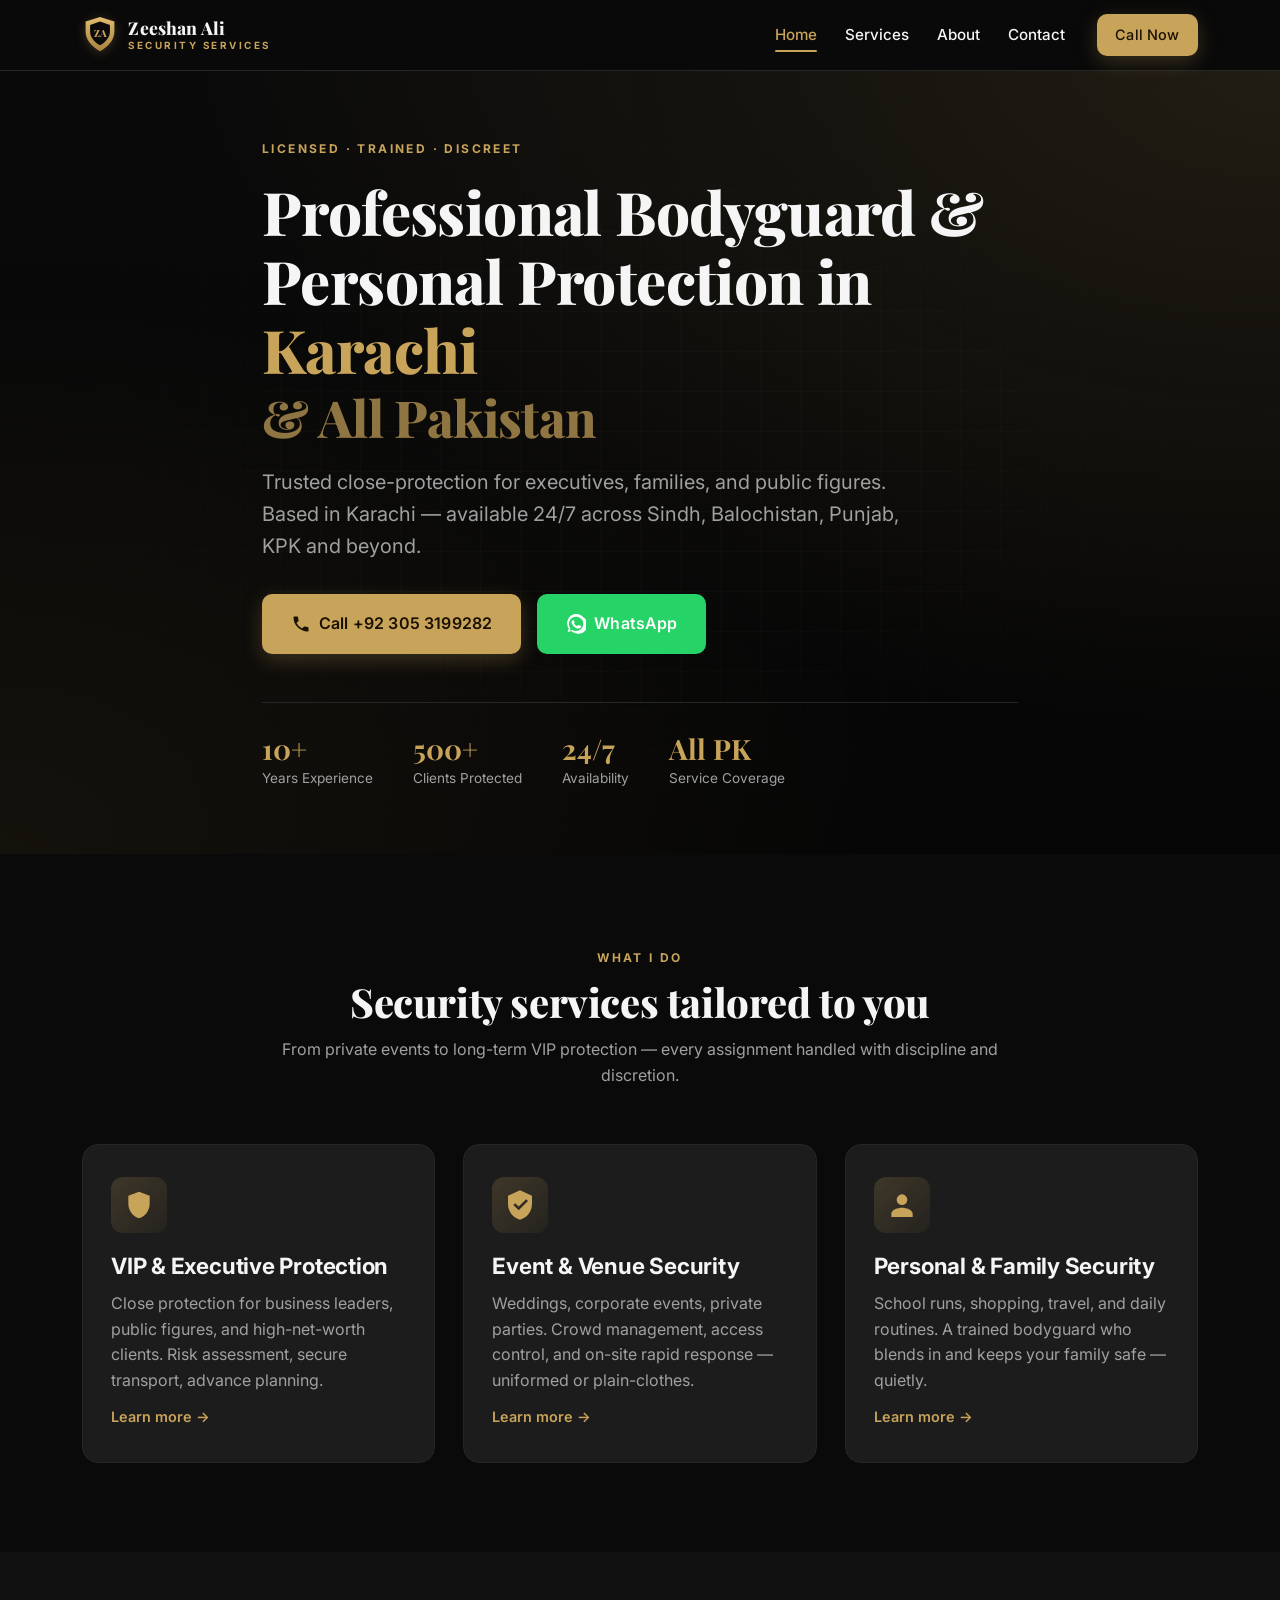
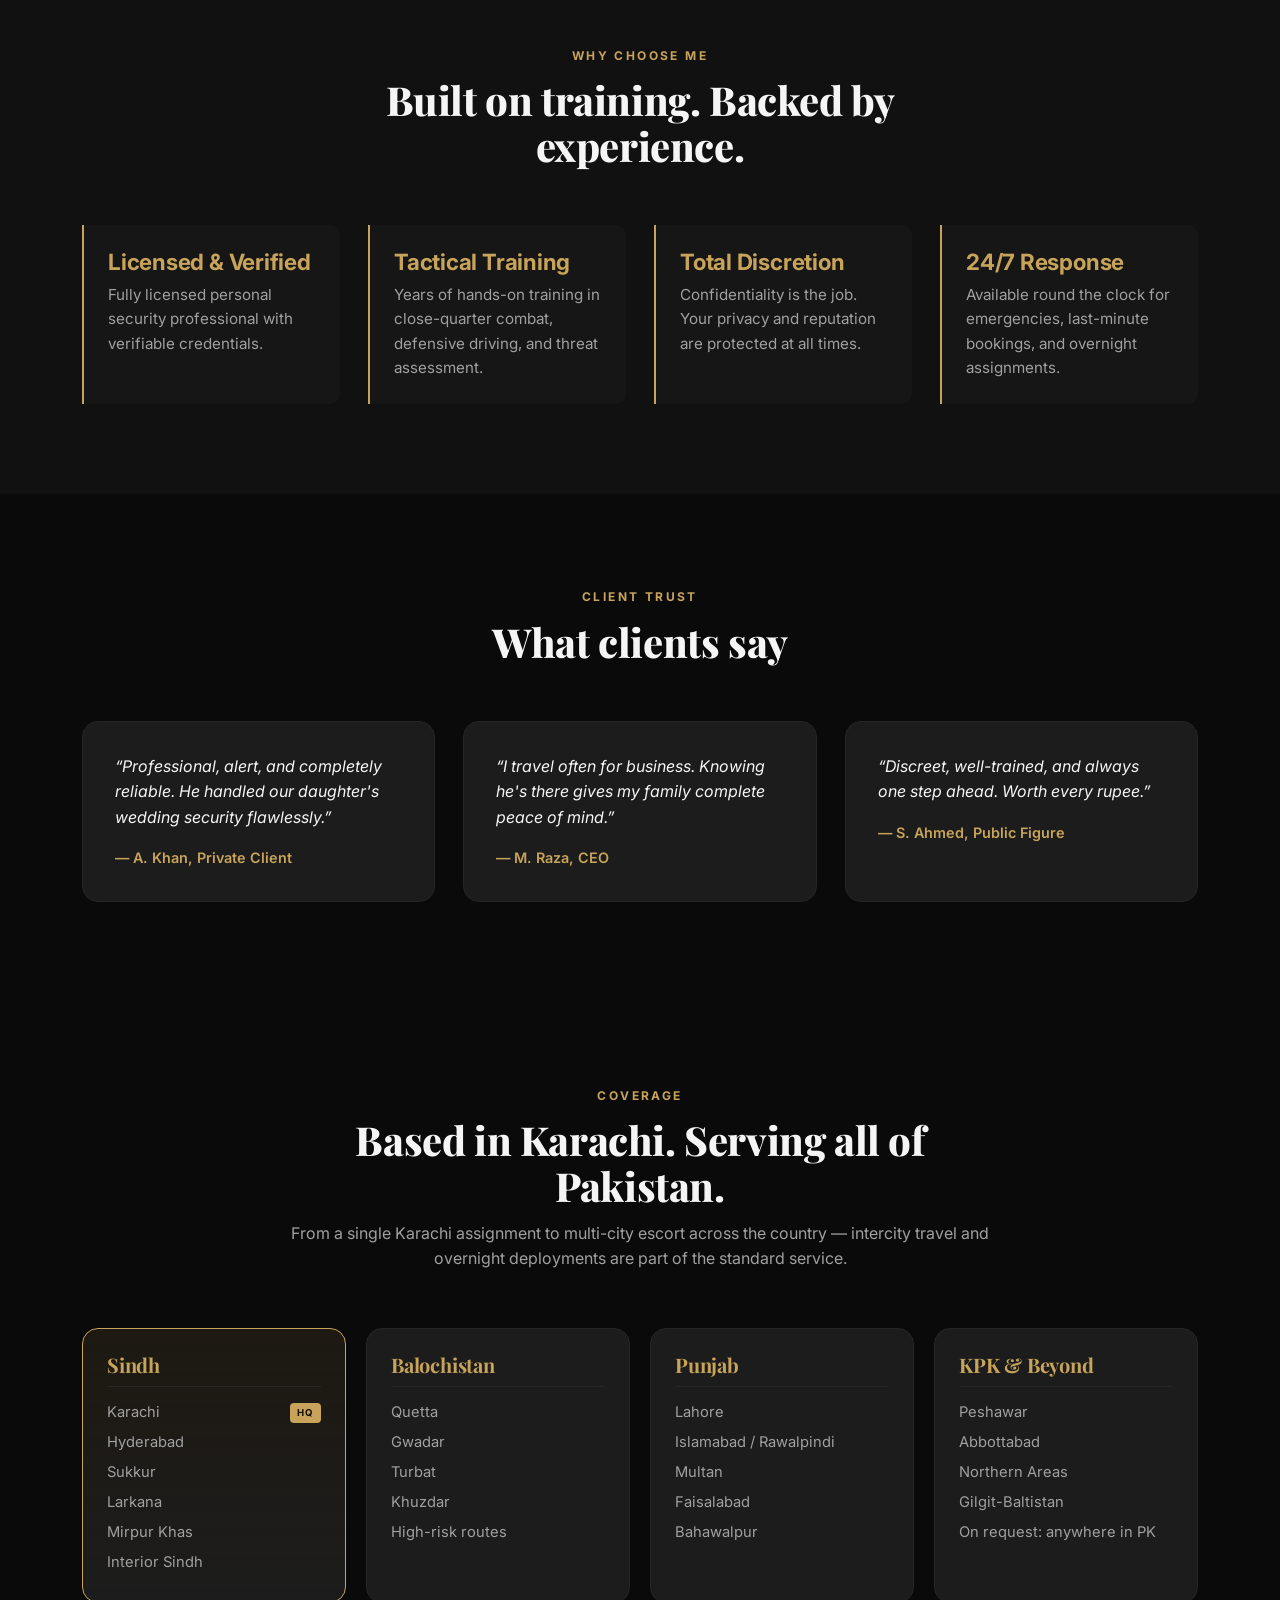
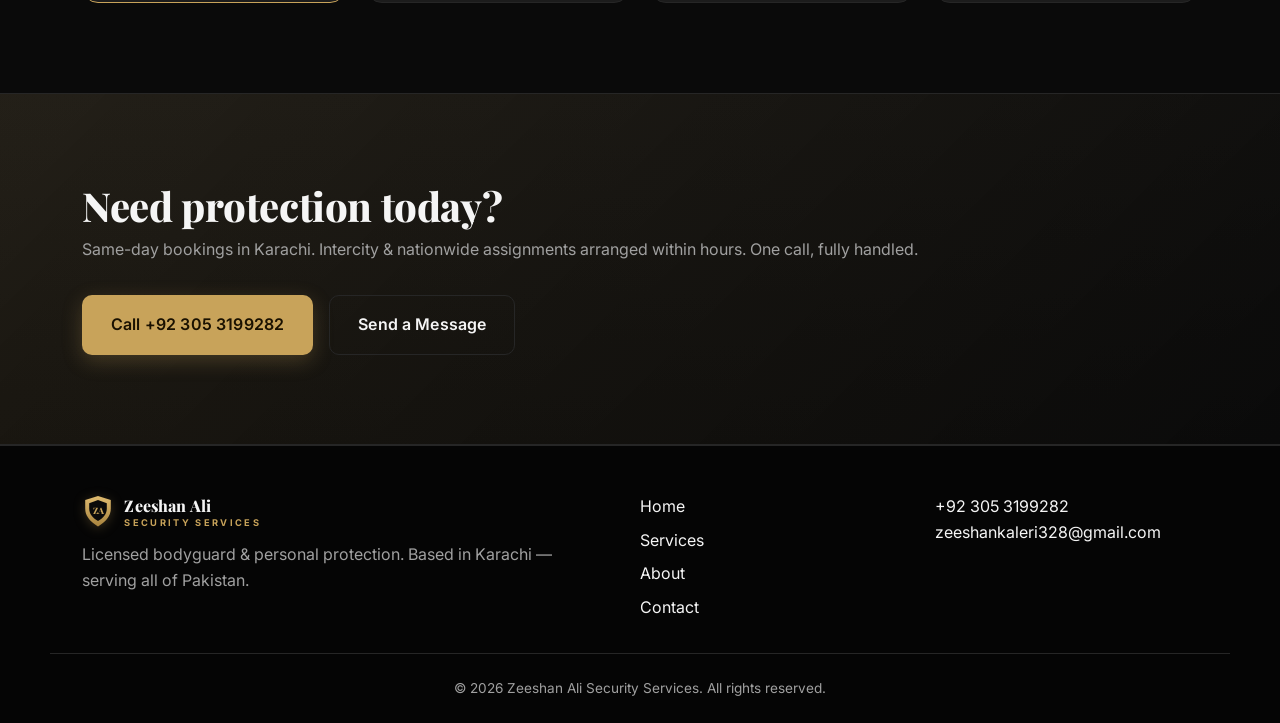
==== index.html @ de3e6a0f "Add initial website files for Zeeshan Ali Security Services - Created main pages: index.html, about." ====
<!DOCTYPE html>
<html lang="en">
<head>
  <meta charset="UTF-8" />
  <meta name="viewport" content="width=device-width, initial-scale=1.0" />
  <meta name="theme-color" content="#0a0a0a" />

  <title>Professional Bodyguard in Karachi & All Pakistan | Zeeshan Ali Security</title>
  <meta name="description" content="Hire Zeeshan Ali — licensed, trained bodyguard based in Karachi, serving all over Pakistan including interior Sindh, Balochistan, Punjab and KPK. VIP protection, event security & personal safety. Call now: +92 305 3199282" />
  <meta name="keywords" content="bodyguard Karachi, bodyguard Pakistan, personal security Karachi, VIP protection Pakistan, bodyguard interior Sindh, bodyguard Balochistan, hire bodyguard Lahore, close protection Pakistan, event security Karachi, armed bodyguard, Zeeshan Ali bodyguard" />
  <meta name="author" content="Zeeshan Ali" />
  <meta name="robots" content="index, follow" />
  <link rel="canonical" href="https://zeeshanalisecurity.com/" />

  <meta property="og:type" content="website" />
  <meta property="og:url" content="https://zeeshanalisecurity.com/" />
  <meta property="og:title" content="Professional Bodyguard in Karachi & All Pakistan | Zeeshan Ali" />
  <meta property="og:description" content="Trained, licensed personal security & VIP protection — Karachi, interior Sindh, Balochistan, and across Pakistan. Available 24/7. Call +92 305 3199282." />
  <meta property="og:image" content="https://zeeshanalisecurity.com/assets/og-image.jpg" />
  <meta property="og:locale" content="en_US" />

  <meta name="twitter:card" content="summary_large_image" />
  <meta name="twitter:title" content="Professional Bodyguard in Karachi" />
  <meta name="twitter:description" content="Trained personal security. Call +92 305 3199282." />
  <meta name="twitter:image" content="https://zeeshanalisecurity.com/assets/og-image.jpg" />

  <link rel="icon" type="image/svg+xml" href="/assets/favicon.svg" />
  <link rel="apple-touch-icon" href="/assets/apple-touch-icon.png" />
  <link rel="manifest" href="/site.webmanifest" />

  <link rel="preconnect" href="https://fonts.googleapis.com" />
  <link rel="preconnect" href="https://fonts.gstatic.com" crossorigin />
  <link rel="stylesheet" href="https://fonts.googleapis.com/css2?family=Inter:wght@400;500;600;700;800&family=Playfair+Display:wght@700;800&display=swap" />

  <link rel="stylesheet" href="css/style.css" />

  <script type="application/ld+json">
  {
    "@context": "https://schema.org",
    "@type": "LocalBusiness",
    "@id": "https://zeeshanalisecurity.com/#business",
    "name": "Zeeshan Ali Security Services",
    "image": "https://zeeshanalisecurity.com/assets/og-image.jpg",
    "logo": "https://zeeshanalisecurity.com/assets/logo.svg",
    "url": "https://zeeshanalisecurity.com/",
    "telephone": "+923053199282",
    "email": "zeeshankaleri328@gmail.com",
    "priceRange": "$$",
    "description": "Licensed, trained bodyguard and personal protection services based in Karachi, serving all over Pakistan including interior Sindh, Balochistan, Punjab and KPK.",
    "address": {
      "@type": "PostalAddress",
      "addressLocality": "Karachi",
      "addressRegion": "Sindh",
      "addressCountry": "PK"
    },
    "areaServed": [
      { "@type": "Country", "name": "Pakistan" },
      { "@type": "City", "name": "Karachi" },
      { "@type": "City", "name": "Lahore" },
      { "@type": "City", "name": "Islamabad" },
      { "@type": "City", "name": "Quetta" },
      { "@type": "City", "name": "Hyderabad" },
      { "@type": "City", "name": "Sukkur" },
      { "@type": "AdministrativeArea", "name": "Interior Sindh" },
      { "@type": "AdministrativeArea", "name": "Balochistan" }
    ],
    "openingHoursSpecification": {
      "@type": "OpeningHoursSpecification",
      "dayOfWeek": ["Monday","Tuesday","Wednesday","Thursday","Friday","Saturday","Sunday"],
      "opens": "00:00",
      "closes": "23:59"
    }
  }
  </script>
</head>
<body>
  <a class="skip-link" href="#main">Skip to content</a>

  <header class="site-header">
    <div class="container header-inner">
      <a href="/" class="logo" aria-label="Zeeshan Ali Security home">
        <svg class="logo-icon" viewBox="0 0 40 44" aria-hidden="true"><defs><linearGradient id="lg" x1="0" y1="0" x2="0" y2="1"><stop offset="0%" stop-color="#e0bb6f"/><stop offset="100%" stop-color="#a8843f"/></linearGradient></defs><path d="M20 2 4 7v11c0 8.5 5.6 16 16 22 10.4-6 16-13.5 16-22V7L20 2z" fill="url(#lg)"/><path d="M20 7 9 11v7c0 6 4 11.4 11 15.4 7-4 11-9.4 11-15.4v-7L20 7z" fill="#0a0a0a"/><text x="20" y="24" text-anchor="middle" font-family="'Playfair Display', Georgia, serif" font-weight="800" font-size="11" fill="#c8a35a">ZA</text></svg><span class="logo-wordmark"><span class="logo-name">Zeeshan Ali</span><span class="logo-tag">Security Services</span></span>
      </a>

      <button class="nav-toggle" aria-label="Open menu" aria-expanded="false" aria-controls="primary-nav">
        <span></span><span></span><span></span>
      </button>

      <nav id="primary-nav" class="primary-nav" aria-label="Primary">
        <ul>
          <li><a href="/" class="active">Home</a></li>
          <li><a href="services.html">Services</a></li>
          <li><a href="about.html">About</a></li>
          <li><a href="contact.html">Contact</a></li>
        </ul>
        <a href="tel:+923053199282" class="btn btn-primary nav-cta">Call Now</a>
      </nav>
    </div>
  </header>

  <main id="main">
    <section class="hero">
      <div class="hero-overlay"></div>
      <div class="container hero-content">
        <p class="eyebrow">Licensed &middot; Trained &middot; Discreet</p>
        <h1>Professional Bodyguard &amp; Personal Protection in <span class="accent">Karachi</span> <span class="accent-soft">&amp; All Pakistan</span></h1>
        <p class="lead">
          Trusted close-protection for executives, families, and public figures.
          Based in Karachi &mdash; available 24/7 across Sindh, Balochistan, Punjab, KPK and beyond.
        </p>
        <div class="hero-cta">
          <a href="tel:+923053199282" class="btn btn-primary btn-lg">
            <svg viewBox="0 0 24 24" width="20" height="20" aria-hidden="true"><path fill="currentColor" d="M6.6 10.8a15.5 15.5 0 0 0 6.6 6.6l2.2-2.2a1 1 0 0 1 1-.25 11.4 11.4 0 0 0 3.6.57 1 1 0 0 1 1 1V20a1 1 0 0 1-1 1A17 17 0 0 1 3 4a1 1 0 0 1 1-1h3.5a1 1 0 0 1 1 1 11.4 11.4 0 0 0 .57 3.6 1 1 0 0 1-.25 1z"/></svg>
            Call +92 305 3199282
          </a>
          <a href="https://wa.me/923053199282?text=Hi%2C%20I%20need%20to%20hire%20a%20bodyguard." class="btn btn-whatsapp btn-lg" target="_blank" rel="noopener">
            <svg viewBox="0 0 24 24" width="20" height="20" aria-hidden="true"><path fill="currentColor" d="M20.5 3.5A11 11 0 0 0 3.2 17l-1.2 4.5 4.6-1.2A11 11 0 1 0 20.5 3.5zm-8.5 17a8.6 8.6 0 0 1-4.4-1.2l-.3-.2-2.7.7.7-2.6-.2-.3A8.6 8.6 0 1 1 12 20.5zm4.7-6.4c-.3-.1-1.5-.7-1.7-.8s-.4-.1-.6.1l-.8 1c-.2.2-.3.2-.5.1a7 7 0 0 1-3.5-3 .4.4 0 0 1 .1-.5l.4-.5.2-.4a.5.5 0 0 0 0-.4c0-.1-.6-1.4-.8-1.9s-.4-.4-.6-.4h-.5a1 1 0 0 0-.7.3 3 3 0 0 0-1 2.3 5.3 5.3 0 0 0 1.1 2.8c.1.2 1.9 3 4.7 4.2a5.4 5.4 0 0 0 2.3.5 4.5 4.5 0 0 0 1.6-.4 2.5 2.5 0 0 0 1.6-1.7 2 2 0 0 0 .1-1.2c0-.1-.2-.1-.5-.3z"/></svg>
            WhatsApp
          </a>
        </div>
        <ul class="trust-row">
          <li><strong>10+</strong><span>Years Experience</span></li>
          <li><strong>500+</strong><span>Clients Protected</span></li>
          <li><strong>24/7</strong><span>Availability</span></li>
          <li><strong>All PK</strong><span>Service Coverage</span></li>
        </ul>
      </div>
    </section>

    <section class="section services-preview">
      <div class="container">
        <header class="section-head">
          <p class="eyebrow">What I Do</p>
          <h2>Security services tailored to you</h2>
          <p class="muted">From private events to long-term VIP protection — every assignment handled with discipline and discretion.</p>
        </header>

        <div class="grid grid-3">
          <article class="card">
            <div class="card-icon" aria-hidden="true">
              <svg viewBox="0 0 24 24" width="32" height="32"><path fill="currentColor" d="M12 2 4 5v6c0 5 3.4 9.7 8 11 4.6-1.3 8-6 8-11V5l-8-3z"/></svg>
            </div>
            <h3>VIP &amp; Executive Protection</h3>
            <p>Close protection for business leaders, public figures, and high-net-worth clients. Risk assessment, secure transport, advance planning.</p>
            <a href="services.html#vip" class="link-arrow">Learn more &rarr;</a>
          </article>

          <article class="card">
            <div class="card-icon" aria-hidden="true">
              <svg viewBox="0 0 24 24" width="32" height="32"><path fill="currentColor" d="M12 1 3 5v6c0 5.6 3.8 10.7 9 12 5.2-1.3 9-6.4 9-12V5l-9-4zm-1 15-4-4 1.4-1.4L11 13.2l5.6-5.6L18 9l-7 7z"/></svg>
            </div>
            <h3>Event &amp; Venue Security</h3>
            <p>Weddings, corporate events, private parties. Crowd management, access control, and on-site rapid response — uniformed or plain-clothes.</p>
            <a href="services.html#events" class="link-arrow">Learn more &rarr;</a>
          </article>

          <article class="card">
            <div class="card-icon" aria-hidden="true">
              <svg viewBox="0 0 24 24" width="32" height="32"><path fill="currentColor" d="M12 12a4 4 0 1 0-4-4 4 4 0 0 0 4 4zm0 2c-3 0-8 1.5-8 4.5V21h16v-2.5c0-3-5-4.5-8-4.5z"/></svg>
            </div>
            <h3>Personal &amp; Family Security</h3>
            <p>School runs, shopping, travel, and daily routines. A trained bodyguard who blends in and keeps your family safe — quietly.</p>
            <a href="services.html#personal" class="link-arrow">Learn more &rarr;</a>
          </article>
        </div>
      </div>
    </section>

    <section class="section section-dark why-me">
      <div class="container">
        <header class="section-head">
          <p class="eyebrow">Why Choose Me</p>
          <h2>Built on training. Backed by experience.</h2>
        </header>

        <div class="grid grid-4">
          <div class="feature">
            <h3>Licensed &amp; Verified</h3>
            <p>Fully licensed personal security professional with verifiable credentials.</p>
          </div>
          <div class="feature">
            <h3>Tactical Training</h3>
            <p>Years of hands-on training in close-quarter combat, defensive driving, and threat assessment.</p>
          </div>
          <div class="feature">
            <h3>Total Discretion</h3>
            <p>Confidentiality is the job. Your privacy and reputation are protected at all times.</p>
          </div>
          <div class="feature">
            <h3>24/7 Response</h3>
            <p>Available round the clock for emergencies, last-minute bookings, and overnight assignments.</p>
          </div>
        </div>
      </div>
    </section>

    <section class="section testimonials">
      <div class="container">
        <header class="section-head">
          <p class="eyebrow">Client Trust</p>
          <h2>What clients say</h2>
        </header>

        <div class="grid grid-3">
          <blockquote class="testimonial">
            <p>&ldquo;Professional, alert, and completely reliable. He handled our daughter's wedding security flawlessly.&rdquo;</p>
            <footer>&mdash; A. Khan, Private Client</footer>
          </blockquote>
          <blockquote class="testimonial">
            <p>&ldquo;I travel often for business. Knowing he's there gives my family complete peace of mind.&rdquo;</p>
            <footer>&mdash; M. Raza, CEO</footer>
          </blockquote>
          <blockquote class="testimonial">
            <p>&ldquo;Discreet, well-trained, and always one step ahead. Worth every rupee.&rdquo;</p>
            <footer>&mdash; S. Ahmed, Public Figure</footer>
          </blockquote>
        </div>
      </div>
    </section>

    <section class="section coverage">
      <div class="container">
        <header class="section-head">
          <p class="eyebrow">Coverage</p>
          <h2>Based in Karachi. Serving all of Pakistan.</h2>
          <p class="muted">From a single Karachi assignment to multi-city escort across the country &mdash; intercity travel and overnight deployments are part of the standard service.</p>
        </header>

        <div class="coverage-grid">
          <div class="coverage-zone primary">
            <h3>Sindh</h3>
            <ul>
              <li>Karachi <span class="badge-sm">HQ</span></li>
              <li>Hyderabad</li>
              <li>Sukkur</li>
              <li>Larkana</li>
              <li>Mirpur Khas</li>
              <li>Interior Sindh</li>
            </ul>
          </div>
          <div class="coverage-zone">
            <h3>Balochistan</h3>
            <ul>
              <li>Quetta</li>
              <li>Gwadar</li>
              <li>Turbat</li>
              <li>Khuzdar</li>
              <li>High-risk routes</li>
            </ul>
          </div>
          <div class="coverage-zone">
            <h3>Punjab</h3>
            <ul>
              <li>Lahore</li>
              <li>Islamabad / Rawalpindi</li>
              <li>Multan</li>
              <li>Faisalabad</li>
              <li>Bahawalpur</li>
            </ul>
          </div>
          <div class="coverage-zone">
            <h3>KPK &amp; Beyond</h3>
            <ul>
              <li>Peshawar</li>
              <li>Abbottabad</li>
              <li>Northern Areas</li>
              <li>Gilgit-Baltistan</li>
              <li>On request: anywhere in PK</li>
            </ul>
          </div>
        </div>
      </div>
    </section>

    <section class="section cta-band">
      <div class="container cta-inner">
        <div>
          <h2>Need protection today?</h2>
          <p>Same-day bookings in Karachi. Intercity &amp; nationwide assignments arranged within hours. One call, fully handled.</p>
        </div>
        <div class="cta-buttons">
          <a href="tel:+923053199282" class="btn btn-primary btn-lg">Call +92 305 3199282</a>
          <a href="contact.html" class="btn btn-ghost btn-lg">Send a Message</a>
        </div>
      </div>
    </section>
  </main>

  <footer class="site-footer">
    <div class="container footer-inner">
      <div>
        <p class="logo logo-footer"><svg class="logo-icon" viewBox="0 0 40 44" aria-hidden="true"><defs><linearGradient id="lg" x1="0" y1="0" x2="0" y2="1"><stop offset="0%" stop-color="#e0bb6f"/><stop offset="100%" stop-color="#a8843f"/></linearGradient></defs><path d="M20 2 4 7v11c0 8.5 5.6 16 16 22 10.4-6 16-13.5 16-22V7L20 2z" fill="url(#lg)"/><path d="M20 7 9 11v7c0 6 4 11.4 11 15.4 7-4 11-9.4 11-15.4v-7L20 7z" fill="#0a0a0a"/><text x="20" y="24" text-anchor="middle" font-family="'Playfair Display', Georgia, serif" font-weight="800" font-size="11" fill="#c8a35a">ZA</text></svg><span class="logo-wordmark"><span class="logo-name">Zeeshan Ali</span><span class="logo-tag">Security Services</span></span></p>
        <p class="muted">Licensed bodyguard &amp; personal protection. Based in Karachi &mdash; serving all of Pakistan.</p>
      </div>
      <nav aria-label="Footer">
        <ul>
          <li><a href="/">Home</a></li>
          <li><a href="services.html">Services</a></li>
          <li><a href="about.html">About</a></li>
          <li><a href="contact.html">Contact</a></li>
        </ul>
      </nav>
      <div>
        <p><a href="tel:+923053199282">+92 305 3199282</a></p>
        <p><a href="mailto:zeeshankaleri328@gmail.com">zeeshankaleri328@gmail.com</a></p>
      </div>
    </div>
    <div class="container footer-bottom">
      <p>&copy; <span id="year"></span> Zeeshan Ali Security Services. All rights reserved.</p>
    </div>
  </footer>

  <a href="tel:+923053199282" class="mobile-call" aria-label="Call now">
    <svg viewBox="0 0 24 24" width="24" height="24" aria-hidden="true"><path fill="currentColor" d="M6.6 10.8a15.5 15.5 0 0 0 6.6 6.6l2.2-2.2a1 1 0 0 1 1-.25 11.4 11.4 0 0 0 3.6.57 1 1 0 0 1 1 1V20a1 1 0 0 1-1 1A17 17 0 0 1 3 4a1 1 0 0 1 1-1h3.5a1 1 0 0 1 1 1 11.4 11.4 0 0 0 .57 3.6 1 1 0 0 1-.25 1z"/></svg>
    <span>Call</span>
  </a>

  <script src="js/main.js" defer></script>
</body>
</html>
---- css/style.css ----
/* =========================================================
   Zeeshan Ali Security — Stylesheet
   Mobile-first, accessible, fast.
   ========================================================= */

:root {
  --bg: #0a0a0a;
  --bg-soft: #111;
  --bg-elev: #161616;
  --surface: #1c1c1c;
  --border: #262626;
  --text: #f5f5f5;
  --text-muted: #a0a0a0;
  --accent: #c8a35a;        /* warm gold — security/luxury */
  --accent-hi: #e0bb6f;
  --danger: #e63946;
  --whatsapp: #25d366;
  --radius: 10px;
  --radius-lg: 16px;
  --shadow-sm: 0 2px 6px rgba(0,0,0,.25);
  --shadow-md: 0 10px 30px rgba(0,0,0,.4);
  --max: 1180px;
  --pad: clamp(1rem, 4vw, 2rem);
  --t: cubic-bezier(.4,0,.2,1);
}

/* ---------- Reset ---------- */
*, *::before, *::after { box-sizing: border-box; }
* { margin: 0; }
html { scroll-behavior: smooth; -webkit-text-size-adjust: 100%; }
body {
  font-family: 'Inter', system-ui, -apple-system, sans-serif;
  font-size: 16px;
  line-height: 1.6;
  color: var(--text);
  background: var(--bg);
  -webkit-font-smoothing: antialiased;
  text-rendering: optimizeLegibility;
}
img, svg { display: block; max-width: 100%; }
a { color: inherit; text-decoration: none; transition: color .2s var(--t); }
a:hover { color: var(--accent); }
button { font: inherit; cursor: pointer; border: none; background: none; color: inherit; }
ul { list-style: none; padding: 0; }

h1, h2, h3, h4 {
  font-family: 'Playfair Display', 'Inter', serif;
  line-height: 1.15;
  font-weight: 800;
  letter-spacing: -0.01em;
}
h1 { font-size: clamp(2rem, 5vw + 1rem, 3.75rem); }
h2 { font-size: clamp(1.6rem, 2.5vw + 1rem, 2.5rem); }
h3 { font-size: clamp(1.15rem, 1vw + .8rem, 1.4rem); font-family: 'Inter', sans-serif; font-weight: 700; }

/* ---------- Layout helpers ---------- */
.container { width: 100%; max-width: var(--max); margin-inline: auto; padding-inline: var(--pad); }
.section { padding: clamp(3rem, 7vw, 6rem) 0; }
.section-dark { background: var(--bg-soft); }
.section-head { text-align: center; max-width: 720px; margin: 0 auto clamp(2rem, 5vw, 3.5rem); }
.section-head .eyebrow { margin-bottom: .75rem; }
.section-head h2 { margin-bottom: .75rem; }
.muted { color: var(--text-muted); }
.small { font-size: .875rem; }
.center { text-align: center; }
.accent { color: var(--accent); }
.accent-soft { color: var(--accent); opacity: .7; font-size: .85em; display: block; margin-top: .25rem; }

.eyebrow {
  display: inline-block;
  font-size: .75rem;
  font-weight: 700;
  letter-spacing: .2em;
  text-transform: uppercase;
  color: var(--accent);
}

/* Skip link for a11y */
.skip-link {
  position: absolute; left: -9999px; top: 0;
  background: var(--accent); color: #000;
  padding: .75rem 1rem; z-index: 1000; border-radius: 0 0 var(--radius) 0;
}
.skip-link:focus { left: 0; }

/* ---------- Header / Nav ---------- */
.site-header {
  position: sticky; top: 0; z-index: 100;
  background: rgba(10,10,10,.85);
  backdrop-filter: blur(12px);
  -webkit-backdrop-filter: blur(12px);
  border-bottom: 1px solid var(--border);
}
.header-inner {
  display: flex; align-items: center; justify-content: space-between;
  min-height: 70px;
}
.logo {
  display: inline-flex; align-items: center; gap: .65rem;
  text-decoration: none;
  line-height: 1;
}
.logo-icon {
  width: 36px; height: 40px;
  flex-shrink: 0;
  filter: drop-shadow(0 2px 6px rgba(200,163,90,.25));
  transition: transform .25s var(--t);
}
.logo:hover .logo-icon { transform: scale(1.05) rotate(-2deg); }
.logo-wordmark {
  display: inline-flex; flex-direction: column;
  line-height: 1;
}
.logo-name {
  font-family: 'Playfair Display', serif;
  font-weight: 800;
  font-size: 1.1rem;
  letter-spacing: .01em;
  color: var(--text);
}
.logo-tag {
  font-size: .62rem;
  font-weight: 700;
  letter-spacing: .25em;
  text-transform: uppercase;
  color: var(--accent);
  margin-top: 4px;
}

.primary-nav {
  display: flex; align-items: center; gap: 2rem;
}
.primary-nav ul {
  display: flex; gap: 1.75rem;
}
.primary-nav a {
  font-weight: 500; font-size: .95rem;
  position: relative; padding: .25rem 0;
}
.primary-nav a.active,
.primary-nav a:hover { color: var(--accent); }
.primary-nav a.active::after {
  content: ""; position: absolute; left: 0; right: 0; bottom: -4px;
  height: 2px; background: var(--accent); border-radius: 2px;
}
.nav-cta { padding: .55rem 1.1rem !important; font-size: .9rem !important; }

.nav-toggle {
  display: none;
  flex-direction: column; gap: 5px;
  width: 32px; height: 32px;
  align-items: center; justify-content: center;
}
.nav-toggle span {
  width: 24px; height: 2px; background: var(--text);
  transition: transform .25s var(--t), opacity .2s;
}
.nav-toggle[aria-expanded="true"] span:nth-child(1) { transform: translateY(7px) rotate(45deg); }
.nav-toggle[aria-expanded="true"] span:nth-child(2) { opacity: 0; }
.nav-toggle[aria-expanded="true"] span:nth-child(3) { transform: translateY(-7px) rotate(-45deg); }

/* ---------- Buttons ---------- */
.btn {
  display: inline-flex; align-items: center; justify-content: center; gap: .5rem;
  padding: .75rem 1.4rem;
  border-radius: var(--radius);
  font-weight: 600; font-size: .95rem;
  letter-spacing: .01em;
  transition: transform .15s var(--t), background .2s, color .2s, box-shadow .2s;
  white-space: nowrap;
  cursor: pointer;
  border: 1px solid transparent;
}
.btn:hover { transform: translateY(-1px); }
.btn:active { transform: translateY(0); }
.btn-lg { padding: 1rem 1.75rem; font-size: 1rem; }

.btn-primary {
  background: var(--accent); color: #1a1100;
  box-shadow: 0 6px 20px rgba(200,163,90,.25);
}
.btn-primary:hover { background: var(--accent-hi); color: #000; }

.btn-ghost {
  background: transparent; color: var(--text);
  border-color: var(--border);
}
.btn-ghost:hover { background: var(--surface); border-color: var(--accent); color: var(--accent); }

.btn-whatsapp {
  background: var(--whatsapp); color: #fff;
}
.btn-whatsapp:hover { background: #1ebe5a; color: #fff; }

.link-arrow {
  display: inline-block; margin-top: .75rem;
  color: var(--accent); font-weight: 600; font-size: .9rem;
}
.link-arrow:hover { transform: translateX(3px); }

/* ---------- Hero ---------- */
.hero {
  position: relative;
  min-height: clamp(520px, 90vh, 760px);
  display: flex; align-items: center;
  background:
    radial-gradient(ellipse at top right, rgba(200,163,90,.12), transparent 60%),
    radial-gradient(ellipse at bottom left, rgba(200,163,90,.08), transparent 50%),
    linear-gradient(180deg, #0a0a0a 0%, #050505 100%);
  overflow: hidden;
  padding: 4rem 0;
}
.hero::before {
  content: "";
  position: absolute; inset: 0;
  background-image:
    linear-gradient(rgba(255,255,255,.02) 1px, transparent 1px),
    linear-gradient(90deg, rgba(255,255,255,.02) 1px, transparent 1px);
  background-size: 40px 40px;
  mask-image: radial-gradient(ellipse at center, #000 30%, transparent 75%);
  pointer-events: none;
}
.hero-content { position: relative; z-index: 2; max-width: 820px; }
.hero h1 { margin: 1rem 0 1.25rem; }
.hero .lead {
  font-size: clamp(1.05rem, 1vw + .75rem, 1.25rem);
  color: var(--text-muted); max-width: 640px;
}
.hero-cta {
  display: flex; flex-wrap: wrap; gap: 1rem;
  margin-top: 2rem;
}
.trust-row {
  display: flex; flex-wrap: wrap; gap: 2.5rem;
  margin-top: 3rem;
  padding-top: 2rem;
  border-top: 1px solid var(--border);
}
.trust-row li { display: flex; flex-direction: column; }
.trust-row strong {
  font-family: 'Playfair Display', serif;
  font-size: 1.75rem; color: var(--accent); line-height: 1;
}
.trust-row span { font-size: .85rem; color: var(--text-muted); margin-top: .35rem; }

/* ---------- Page header ---------- */
.page-head {
  padding: clamp(4rem, 10vw, 6rem) 0 clamp(2rem, 5vw, 3rem);
  background: linear-gradient(180deg, rgba(200,163,90,.06), transparent);
  border-bottom: 1px solid var(--border);
}
.page-head h1 { margin: .75rem 0 1rem; }
.page-head .lead { color: var(--text-muted); max-width: 720px; font-size: 1.1rem; }

/* ---------- Grids ---------- */
.grid {
  display: grid;
  gap: clamp(1rem, 2.5vw, 1.75rem);
}
.grid-3 { grid-template-columns: repeat(auto-fit, minmax(260px, 1fr)); }
.grid-4 { grid-template-columns: repeat(auto-fit, minmax(220px, 1fr)); }

/* ---------- Cards ---------- */
.card {
  background: var(--surface);
  border: 1px solid var(--border);
  border-radius: var(--radius-lg);
  padding: 2rem 1.75rem;
  transition: transform .25s var(--t), border-color .25s, box-shadow .25s;
}
.card:hover {
  transform: translateY(-4px);
  border-color: var(--accent);
  box-shadow: var(--shadow-md);
}
.card h3 { margin-bottom: .75rem; }
.card p { color: var(--text-muted); }
.card-icon {
  display: inline-flex; align-items: center; justify-content: center;
  width: 56px; height: 56px;
  border-radius: 12px;
  background: linear-gradient(135deg, rgba(200,163,90,.2), rgba(200,163,90,.05));
  color: var(--accent);
  margin-bottom: 1.25rem;
}

/* ---------- Features (Why Me) ---------- */
.feature {
  padding: 1.5rem;
  border-left: 2px solid var(--accent);
  background: rgba(255,255,255,.02);
  border-radius: 0 var(--radius) var(--radius) 0;
}
.feature h3 { color: var(--accent); margin-bottom: .5rem; }
.feature p { color: var(--text-muted); font-size: .95rem; }

/* ---------- Testimonials ---------- */
.testimonial {
  background: var(--surface);
  border: 1px solid var(--border);
  border-radius: var(--radius-lg);
  padding: 2rem;
  position: relative;
}
.testimonial::before {
  content: """;
  position: absolute; top: -10px; left: 16px;
  font-family: 'Playfair Display', serif;
  font-size: 5rem; line-height: 1;
  color: var(--accent); opacity: .3;
}
.testimonial p { font-style: italic; color: var(--text); }
.testimonial footer { color: var(--accent); font-weight: 600; font-size: .9rem; margin-top: 1rem; }

/* ---------- Coverage ---------- */
.coverage-grid {
  display: grid;
  grid-template-columns: repeat(auto-fit, minmax(220px, 1fr));
  gap: 1.25rem;
}
.coverage-zone {
  background: var(--surface);
  border: 1px solid var(--border);
  border-radius: var(--radius-lg);
  padding: 1.5rem 1.5rem 1.75rem;
  transition: border-color .25s, transform .25s var(--t);
}
.coverage-zone:hover { border-color: var(--accent); transform: translateY(-3px); }
.coverage-zone.primary {
  border-color: var(--accent);
  background: linear-gradient(180deg, rgba(200,163,90,.1), var(--surface));
}
.coverage-zone h3 {
  font-family: 'Playfair Display', serif;
  color: var(--accent);
  font-size: 1.25rem;
  margin-bottom: .85rem;
  padding-bottom: .65rem;
  border-bottom: 1px solid var(--border);
}
.coverage-zone ul { display: grid; gap: .4rem; }
.coverage-zone li {
  display: flex; align-items: center; justify-content: space-between;
  font-size: .92rem; color: var(--text-muted);
}
.badge-sm {
  font-size: .6rem; font-weight: 700;
  letter-spacing: .15em; text-transform: uppercase;
  color: #1a1100; background: var(--accent);
  padding: .15rem .45rem; border-radius: 4px;
}

/* ---------- CTA Band ---------- */
.cta-band {
  background:
    linear-gradient(135deg, rgba(200,163,90,.1), rgba(10,10,10,.8)),
    linear-gradient(180deg, var(--bg-soft), var(--bg));
  border-top: 1px solid var(--border);
  border-bottom: 1px solid var(--border);
}
.cta-inner {
  display: flex; align-items: center; justify-content: space-between;
  flex-wrap: wrap; gap: 2rem;
}
.cta-band h2 { margin-bottom: .5rem; }
.cta-band p { color: var(--text-muted); }
.cta-buttons { display: flex; flex-wrap: wrap; gap: 1rem; }

/* ---------- Service blocks (services.html) ---------- */
.service-block {
  display: grid;
  grid-template-columns: 1fr 1fr;
  gap: clamp(2rem, 5vw, 4rem);
  align-items: center;
  padding: clamp(2.5rem, 6vw, 5rem) var(--pad);
}
.service-block.reverse > div:first-child { order: 2; }
.service-block .eyebrow { display: block; margin-bottom: .75rem; font-size: 2rem; color: var(--accent); opacity: .4; font-family: 'Playfair Display', serif; letter-spacing: 0; }
.service-block h2 { margin-bottom: 1rem; }
.service-block p { color: var(--text-muted); margin-bottom: 1.25rem; }
.service-block .btn { margin-top: 1rem; }

.check-list { display: grid; gap: .65rem; margin: 1rem 0 .5rem; }
.check-list li {
  position: relative;
  padding-left: 1.75rem;
  color: var(--text);
}
.check-list li::before {
  content: "";
  position: absolute; left: 0; top: .55rem;
  width: 14px; height: 8px;
  border-left: 2px solid var(--accent);
  border-bottom: 2px solid var(--accent);
  transform: rotate(-45deg);
}

.service-img .img-placeholder {
  aspect-ratio: 4/3;
  background:
    linear-gradient(135deg, rgba(200,163,90,.15), rgba(10,10,10,.5)),
    var(--surface);
  border: 1px solid var(--border);
  border-radius: var(--radius-lg);
  display: flex; align-items: center; justify-content: center;
  color: var(--text-muted); font-weight: 600;
  letter-spacing: .1em; text-transform: uppercase;
  font-size: .9rem;
}
.img-placeholder.portrait { aspect-ratio: 3/4; }

/* ---------- Pricing ---------- */
.pricing { text-align: center; }
.pricing .price {
  font-size: 1rem; color: var(--text-muted); margin: 1rem 0 1.5rem;
}
.pricing .price strong {
  display: block;
  font-family: 'Playfair Display', serif;
  font-size: 2.25rem;
  color: var(--accent);
  margin-bottom: .25rem;
}
.pricing .check-list { text-align: left; max-width: 220px; margin: 1.5rem auto; }
.pricing .btn { width: 100%; margin-top: .5rem; }
.pricing.featured {
  border-color: var(--accent);
  position: relative;
  background: linear-gradient(180deg, rgba(200,163,90,.08), var(--surface));
}
.badge {
  position: absolute; top: -12px; left: 50%; transform: translateX(-50%);
  background: var(--accent); color: #000;
  padding: .25rem .75rem; border-radius: 999px;
  font-size: .75rem; font-weight: 700; letter-spacing: .08em; text-transform: uppercase;
}

/* ---------- About ---------- */
.about-grid {
  display: grid;
  grid-template-columns: 1fr 1.4fr;
  gap: clamp(2rem, 5vw, 4rem);
  align-items: start;
}
.about-grid h3 { margin-top: 2rem; margin-bottom: .75rem; color: var(--accent); }
.about-grid h3.muted-heading { color: var(--text-muted); }
.about-grid p { color: var(--text-muted); margin-bottom: 1rem; }

/* ---------- Contact ---------- */
.contact-grid {
  display: grid;
  grid-template-columns: 1fr 1.2fr;
  gap: clamp(2rem, 4vw, 3rem);
  align-items: start;
}
.contact-cards {
  display: grid;
  grid-template-columns: repeat(2, 1fr);
  gap: 1rem;
}
.contact-card {
  display: block;
  padding: 1.5rem;
  background: var(--surface);
  border: 1px solid var(--border);
  border-radius: var(--radius);
  transition: border-color .2s, transform .2s var(--t);
}
.contact-card:hover { border-color: var(--accent); transform: translateY(-2px); }
.contact-card h3 { font-size: 1rem; margin: .75rem 0 .25rem; }
.contact-card p { font-weight: 600; color: var(--accent); margin-bottom: .25rem; word-break: break-word; }
.contact-card.whatsapp .card-icon { background: rgba(37,211,102,.15); color: var(--whatsapp); }

.contact-form {
  background: var(--surface);
  border: 1px solid var(--border);
  border-radius: var(--radius-lg);
  padding: clamp(1.5rem, 3vw, 2.5rem);
  display: grid; gap: 1rem;
}
.contact-form h2 { margin-bottom: .25rem; font-size: 1.5rem; }
.contact-form .muted { font-size: .9rem; }
.form-row { display: grid; grid-template-columns: 1fr 1fr; gap: 1rem; }
.contact-form label {
  display: grid; gap: .35rem;
  font-size: .875rem; font-weight: 500;
}
.contact-form input,
.contact-form select,
.contact-form textarea {
  width: 100%;
  background: var(--bg);
  border: 1px solid var(--border);
  border-radius: var(--radius);
  padding: .75rem .9rem;
  color: var(--text);
  font-family: inherit;
  font-size: 1rem;
  transition: border-color .2s;
}
.contact-form input:focus,
.contact-form select:focus,
.contact-form textarea:focus {
  outline: none;
  border-color: var(--accent);
}
.contact-form textarea { resize: vertical; min-height: 100px; }

/* ---------- Footer ---------- */
.site-footer {
  background: #050505;
  border-top: 1px solid var(--border);
  padding: 3rem 0 1.5rem;
  margin-top: 0;
}
.footer-inner {
  display: grid;
  grid-template-columns: 2fr 1fr 1fr;
  gap: 2rem;
  padding-bottom: 2rem;
  border-bottom: 1px solid var(--border);
}
.logo-footer { margin-bottom: .75rem; }
.logo-footer .logo-icon { width: 32px; height: 36px; }
.logo-footer .logo-name { font-size: 1rem; }
.logo-footer .logo-tag { font-size: .58rem; }
.site-footer nav ul { display: grid; gap: .5rem; }
.site-footer a:hover { color: var(--accent); }
.footer-bottom {
  padding-top: 1.5rem;
  text-align: center;
  color: var(--text-muted);
  font-size: .85rem;
}

/* ---------- Mobile call button ---------- */
.mobile-call {
  display: none;
  position: fixed; bottom: 1rem; right: 1rem;
  background: var(--accent); color: #1a1100;
  padding: .85rem 1.25rem;
  border-radius: 999px;
  font-weight: 700; font-size: .95rem;
  align-items: center; gap: .5rem;
  box-shadow: 0 8px 25px rgba(0,0,0,.5);
  z-index: 90;
}

/* =========================================================
   Responsive
   ========================================================= */
@media (max-width: 860px) {
  .nav-toggle { display: flex; }
  .primary-nav {
    position: fixed; inset: 70px 0 0 0;
    background: var(--bg);
    flex-direction: column;
    align-items: stretch;
    padding: 2rem var(--pad);
    gap: 1.5rem;
    transform: translateX(100%);
    transition: transform .3s var(--t);
    border-top: 1px solid var(--border);
  }
  .primary-nav.open { transform: translateX(0); }
  .primary-nav ul { flex-direction: column; gap: 1.25rem; font-size: 1.1rem; }
  .nav-cta { width: 100%; padding: .9rem 1.1rem !important; font-size: 1rem !important; }

  .service-block,
  .service-block.reverse { grid-template-columns: 1fr; }
  .service-block.reverse > div:first-child { order: 0; }

  .about-grid { grid-template-columns: 1fr; }
  .contact-grid { grid-template-columns: 1fr; }
  .contact-cards { grid-template-columns: 1fr 1fr; }

  .footer-inner { grid-template-columns: 1fr; gap: 1.5rem; }

  .mobile-call { display: inline-flex; }

  .cta-inner { flex-direction: column; align-items: flex-start; }
  .cta-buttons { width: 100%; }
  .cta-buttons .btn { flex: 1; }
}

@media (max-width: 480px) {
  .form-row { grid-template-columns: 1fr; }
  .contact-cards { grid-template-columns: 1fr; }
  .trust-row { gap: 1.5rem; }
  .hero-cta .btn { flex: 1; min-width: 0; }
}

/* Reduce motion */
@media (prefers-reduced-motion: reduce) {
  *, *::before, *::after {
    animation-duration: 0.01ms !important;
    transition-duration: 0.01ms !important;
  }
  html { scroll-behavior: auto; }
}

/* Print: keep contact details visible */
@media print {
  .site-header, .mobile-call, .cta-band, .nav-toggle { display: none !important; }
  body { background: #fff; color: #000; }
}
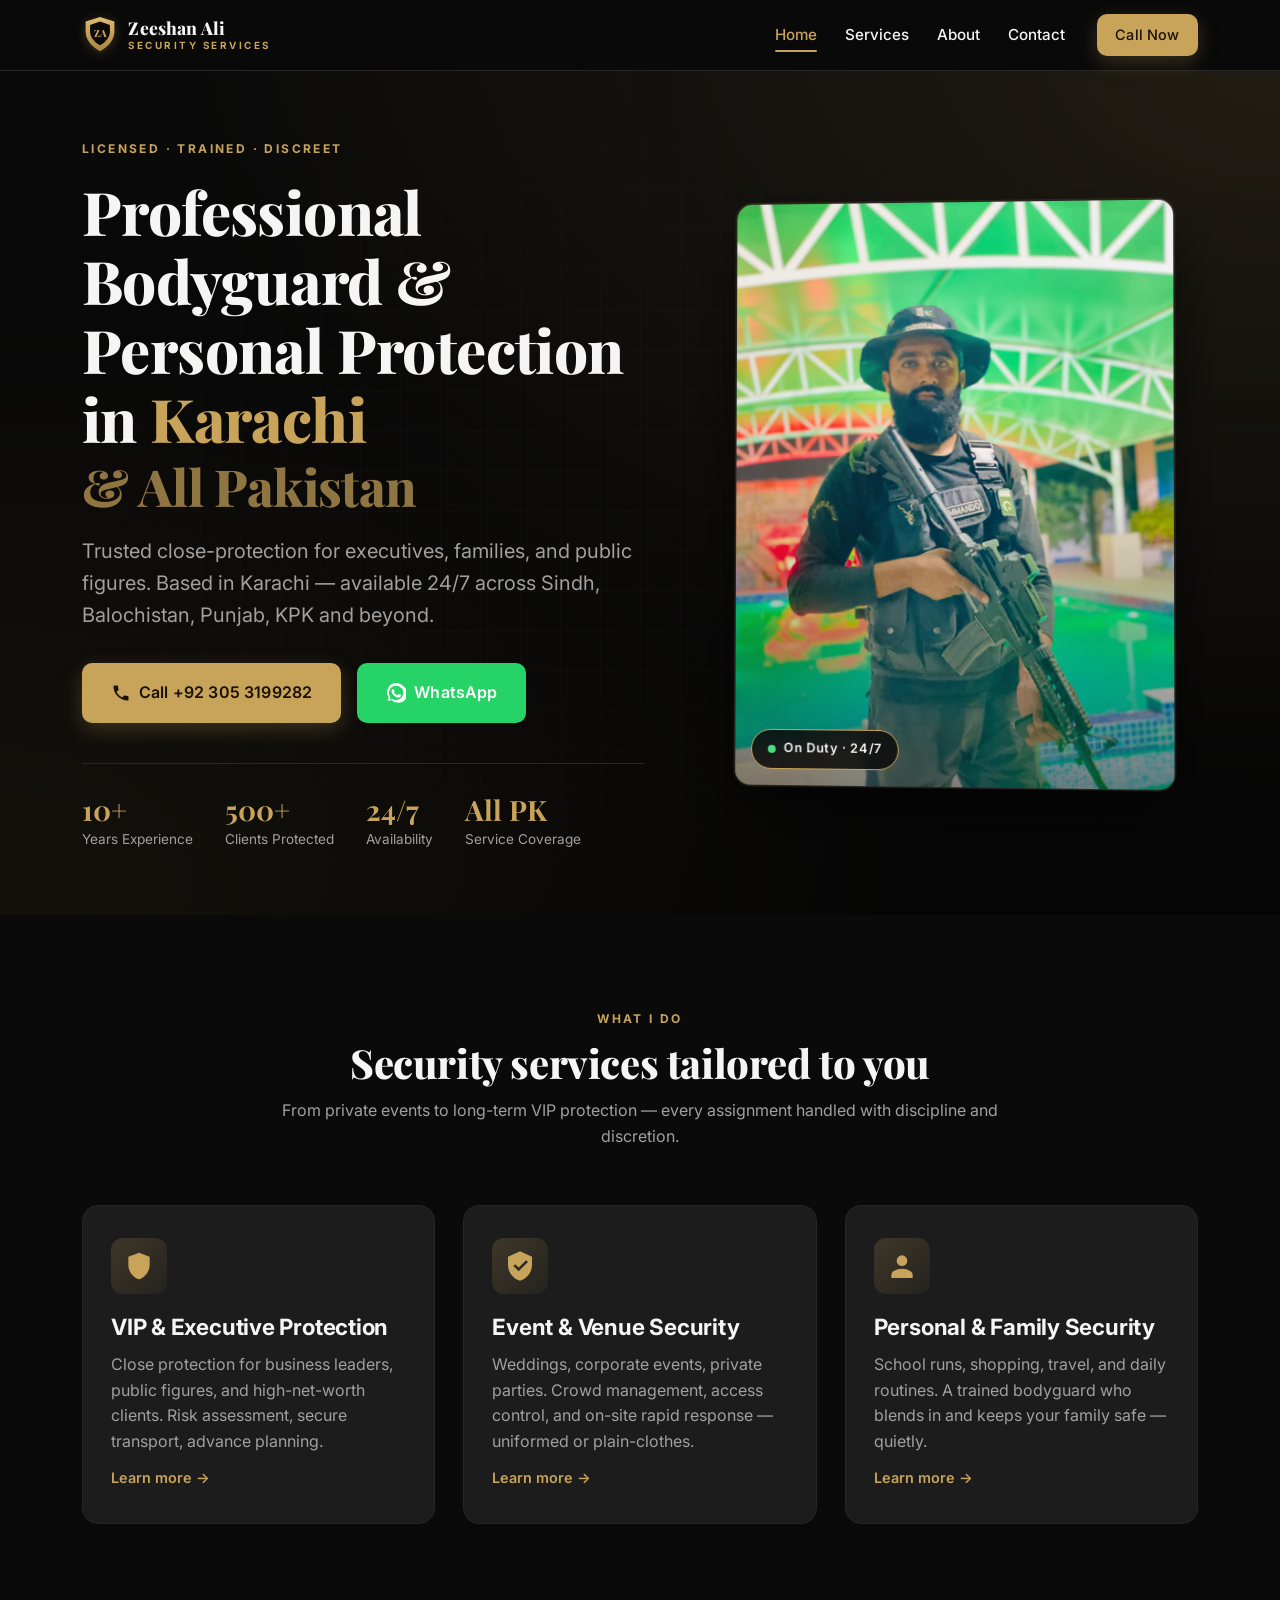
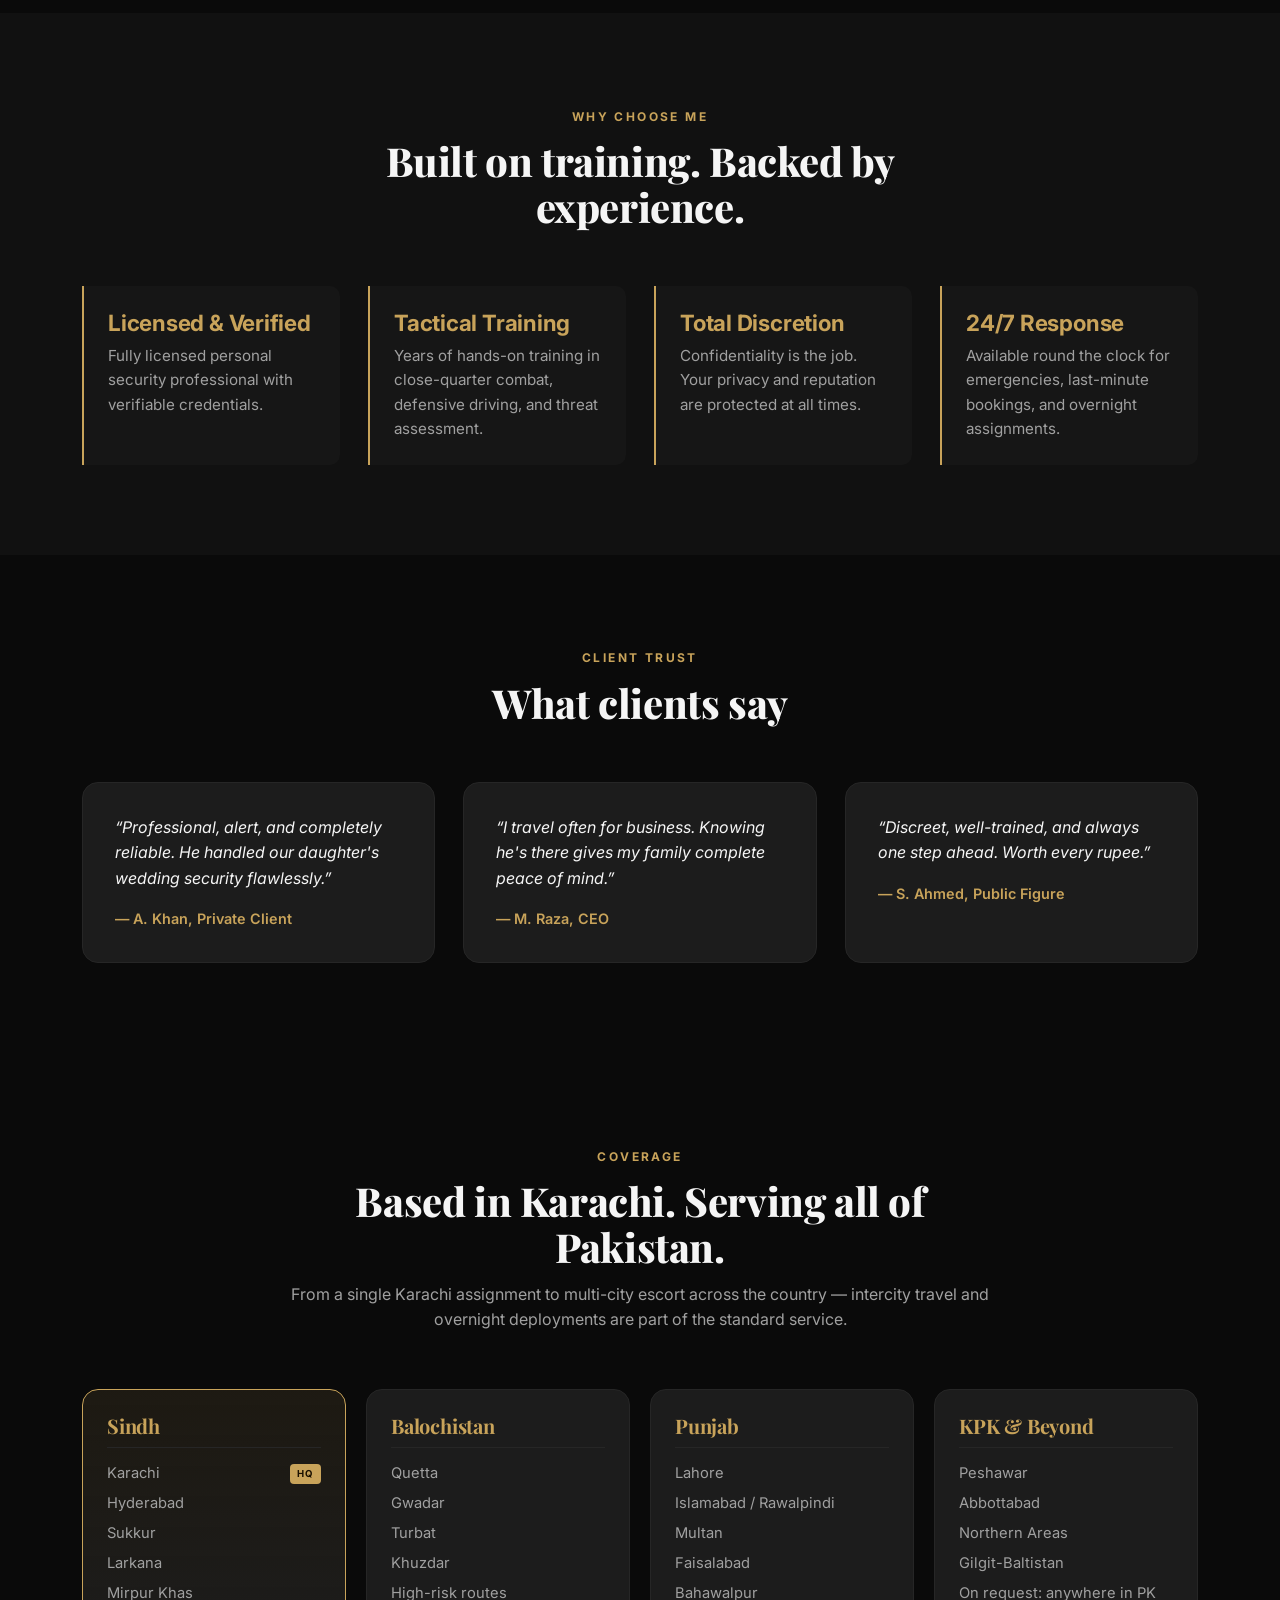
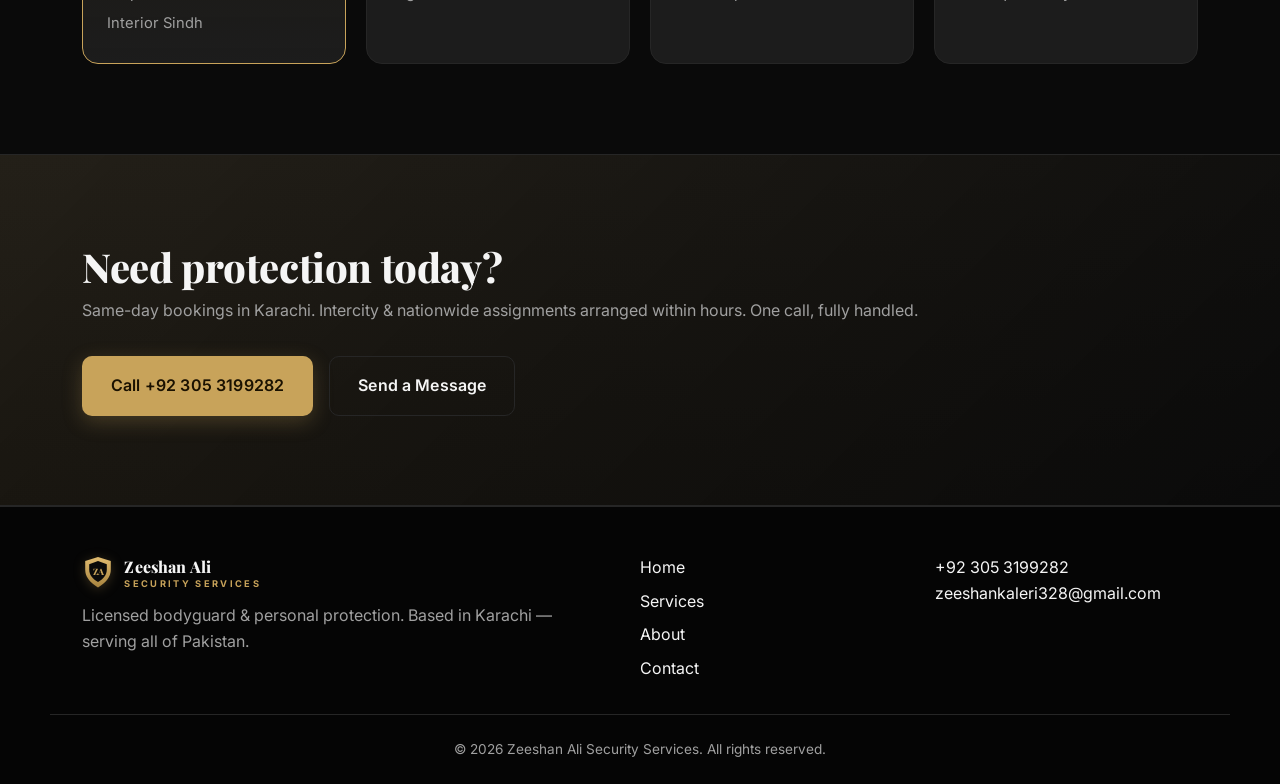
==== commit a209a92d: "Add images and update meta tags for SEO optimization - Added new images for various sections includi" ====
--- a/index.html
+++ b/index.html
@@ -16,13 +16,15 @@
   <meta property="og:url" content="https://zeeshanalisecurity.com/" />
   <meta property="og:title" content="Professional Bodyguard in Karachi & All Pakistan | Zeeshan Ali" />
   <meta property="og:description" content="Trained, licensed personal security & VIP protection — Karachi, interior Sindh, Balochistan, and across Pakistan. Available 24/7. Call +92 305 3199282." />
-  <meta property="og:image" content="https://zeeshanalisecurity.com/assets/og-image.jpg" />
+  <meta property="og:image" content="https://zeeshanalisecurity.com/assets/zeeshan_5.jpeg" />
+  <meta property="og:image:width" content="1200" />
+  <meta property="og:image:height" content="630" />
   <meta property="og:locale" content="en_US" />
 
   <meta name="twitter:card" content="summary_large_image" />
   <meta name="twitter:title" content="Professional Bodyguard in Karachi" />
   <meta name="twitter:description" content="Trained personal security. Call +92 305 3199282." />
-  <meta name="twitter:image" content="https://zeeshanalisecurity.com/assets/og-image.jpg" />
+  <meta name="twitter:image" content="https://zeeshanalisecurity.com/assets/zeeshan_5.jpeg" />
 
   <link rel="icon" type="image/svg+xml" href="/assets/favicon.svg" />
   <link rel="apple-touch-icon" href="/assets/apple-touch-icon.png" />
@@ -40,7 +42,7 @@
     "@type": "LocalBusiness",
     "@id": "https://zeeshanalisecurity.com/#business",
     "name": "Zeeshan Ali Security Services",
-    "image": "https://zeeshanalisecurity.com/assets/og-image.jpg",
+    "image": "https://zeeshanalisecurity.com/assets/zeeshan_5.jpeg",
     "logo": "https://zeeshanalisecurity.com/assets/logo.svg",
     "url": "https://zeeshanalisecurity.com/",
     "telephone": "+923053199282",
@@ -102,28 +104,40 @@
     <section class="hero">
       <div class="hero-overlay"></div>
       <div class="container hero-content">
-        <p class="eyebrow">Licensed &middot; Trained &middot; Discreet</p>
-        <h1>Professional Bodyguard &amp; Personal Protection in <span class="accent">Karachi</span> <span class="accent-soft">&amp; All Pakistan</span></h1>
-        <p class="lead">
-          Trusted close-protection for executives, families, and public figures.
-          Based in Karachi &mdash; available 24/7 across Sindh, Balochistan, Punjab, KPK and beyond.
-        </p>
-        <div class="hero-cta">
-          <a href="tel:+923053199282" class="btn btn-primary btn-lg">
-            <svg viewBox="0 0 24 24" width="20" height="20" aria-hidden="true"><path fill="currentColor" d="M6.6 10.8a15.5 15.5 0 0 0 6.6 6.6l2.2-2.2a1 1 0 0 1 1-.25 11.4 11.4 0 0 0 3.6.57 1 1 0 0 1 1 1V20a1 1 0 0 1-1 1A17 17 0 0 1 3 4a1 1 0 0 1 1-1h3.5a1 1 0 0 1 1 1 11.4 11.4 0 0 0 .57 3.6 1 1 0 0 1-.25 1z"/></svg>
-            Call +92 305 3199282
-          </a>
-          <a href="https://wa.me/923053199282?text=Hi%2C%20I%20need%20to%20hire%20a%20bodyguard." class="btn btn-whatsapp btn-lg" target="_blank" rel="noopener">
-            <svg viewBox="0 0 24 24" width="20" height="20" aria-hidden="true"><path fill="currentColor" d="M20.5 3.5A11 11 0 0 0 3.2 17l-1.2 4.5 4.6-1.2A11 11 0 1 0 20.5 3.5zm-8.5 17a8.6 8.6 0 0 1-4.4-1.2l-.3-.2-2.7.7.7-2.6-.2-.3A8.6 8.6 0 1 1 12 20.5zm4.7-6.4c-.3-.1-1.5-.7-1.7-.8s-.4-.1-.6.1l-.8 1c-.2.2-.3.2-.5.1a7 7 0 0 1-3.5-3 .4.4 0 0 1 .1-.5l.4-.5.2-.4a.5.5 0 0 0 0-.4c0-.1-.6-1.4-.8-1.9s-.4-.4-.6-.4h-.5a1 1 0 0 0-.7.3 3 3 0 0 0-1 2.3 5.3 5.3 0 0 0 1.1 2.8c.1.2 1.9 3 4.7 4.2a5.4 5.4 0 0 0 2.3.5 4.5 4.5 0 0 0 1.6-.4 2.5 2.5 0 0 0 1.6-1.7 2 2 0 0 0 .1-1.2c0-.1-.2-.1-.5-.3z"/></svg>
-            WhatsApp
-          </a>
-        </div>
-        <ul class="trust-row">
-          <li><strong>10+</strong><span>Years Experience</span></li>
-          <li><strong>500+</strong><span>Clients Protected</span></li>
-          <li><strong>24/7</strong><span>Availability</span></li>
-          <li><strong>All PK</strong><span>Service Coverage</span></li>
-        </ul>
+        <div class="hero-text">
+          <p class="eyebrow">Licensed &middot; Trained &middot; Discreet</p>
+          <h1>Professional Bodyguard &amp; Personal Protection in <span class="accent">Karachi</span> <span class="accent-soft">&amp; All Pakistan</span></h1>
+          <p class="lead">
+            Trusted close-protection for executives, families, and public figures.
+            Based in Karachi &mdash; available 24/7 across Sindh, Balochistan, Punjab, KPK and beyond.
+          </p>
+          <div class="hero-cta">
+            <a href="tel:+923053199282" class="btn btn-primary btn-lg">
+              <svg viewBox="0 0 24 24" width="20" height="20" aria-hidden="true"><path fill="currentColor" d="M6.6 10.8a15.5 15.5 0 0 0 6.6 6.6l2.2-2.2a1 1 0 0 1 1-.25 11.4 11.4 0 0 0 3.6.57 1 1 0 0 1 1 1V20a1 1 0 0 1-1 1A17 17 0 0 1 3 4a1 1 0 0 1 1-1h3.5a1 1 0 0 1 1 1 11.4 11.4 0 0 0 .57 3.6 1 1 0 0 1-.25 1z"/></svg>
+              Call +92 305 3199282
+            </a>
+            <a href="https://wa.me/923053199282?text=Hi%2C%20I%20need%20to%20hire%20a%20bodyguard." class="btn btn-whatsapp btn-lg" target="_blank" rel="noopener">
+              <svg viewBox="0 0 24 24" width="20" height="20" aria-hidden="true"><path fill="currentColor" d="M20.5 3.5A11 11 0 0 0 3.2 17l-1.2 4.5 4.6-1.2A11 11 0 1 0 20.5 3.5zm-8.5 17a8.6 8.6 0 0 1-4.4-1.2l-.3-.2-2.7.7.7-2.6-.2-.3A8.6 8.6 0 1 1 12 20.5zm4.7-6.4c-.3-.1-1.5-.7-1.7-.8s-.4-.1-.6.1l-.8 1c-.2.2-.3.2-.5.1a7 7 0 0 1-3.5-3 .4.4 0 0 1 .1-.5l.4-.5.2-.4a.5.5 0 0 0 0-.4c0-.1-.6-1.4-.8-1.9s-.4-.4-.6-.4h-.5a1 1 0 0 0-.7.3 3 3 0 0 0-1 2.3 5.3 5.3 0 0 0 1.1 2.8c.1.2 1.9 3 4.7 4.2a5.4 5.4 0 0 0 2.3.5 4.5 4.5 0 0 0 1.6-.4 2.5 2.5 0 0 0 1.6-1.7 2 2 0 0 0 .1-1.2c0-.1-.2-.1-.5-.3z"/></svg>
+              WhatsApp
+            </a>
+          </div>
+          <ul class="trust-row">
+            <li><strong>10+</strong><span>Years Experience</span></li>
+            <li><strong>500+</strong><span>Clients Protected</span></li>
+            <li><strong>24/7</strong><span>Availability</span></li>
+            <li><strong>All PK</strong><span>Service Coverage</span></li>
+          </ul>
+        </div>
+
+        <div class="hero-image">
+          <div class="hero-image-frame">
+            <img src="assets/zeeshan_5.jpeg" alt="Zeeshan Ali, professional bodyguard in Karachi, on duty in full tactical gear" loading="eager" fetchpriority="high" />
+            <div class="hero-badge">
+              <span class="hero-badge-dot"></span>
+              On Duty &middot; 24/7
+            </div>
+          </div>
+        </div>
       </div>
     </section>
 
--- a/css/style.css
+++ b/css/style.css
@@ -220,21 +220,92 @@
   mask-image: radial-gradient(ellipse at center, #000 30%, transparent 75%);
   pointer-events: none;
 }
-.hero-content { position: relative; z-index: 2; max-width: 820px; }
+.hero-content {
+  position: relative; z-index: 2;
+  display: grid;
+  grid-template-columns: 1.15fr 1fr;
+  gap: clamp(2rem, 5vw, 4rem);
+  align-items: center;
+}
+.hero-text { max-width: 640px; }
 .hero h1 { margin: 1rem 0 1.25rem; }
 .hero .lead {
   font-size: clamp(1.05rem, 1vw + .75rem, 1.25rem);
-  color: var(--text-muted); max-width: 640px;
+  color: var(--text-muted);
 }
 .hero-cta {
   display: flex; flex-wrap: wrap; gap: 1rem;
   margin-top: 2rem;
 }
 .trust-row {
-  display: flex; flex-wrap: wrap; gap: 2.5rem;
-  margin-top: 3rem;
+  display: flex; flex-wrap: wrap; gap: 2rem;
+  margin-top: 2.5rem;
   padding-top: 2rem;
   border-top: 1px solid var(--border);
+}
+
+.hero-image {
+  position: relative;
+  display: flex;
+  justify-content: center;
+  align-items: center;
+}
+.hero-image-frame {
+  position: relative;
+  width: 100%;
+  max-width: 440px;
+  aspect-ratio: 3/4;
+  border-radius: var(--radius-lg);
+  overflow: hidden;
+  border: 1px solid var(--border);
+  box-shadow:
+    0 30px 60px rgba(0,0,0,.6),
+    0 0 0 1px rgba(200,163,90,.15),
+    inset 0 0 100px rgba(0,0,0,.4);
+  transform: perspective(1200px) rotateY(-3deg) rotateX(1deg);
+  transition: transform .5s var(--t);
+}
+.hero-image-frame::after {
+  content: "";
+  position: absolute; inset: 0;
+  background:
+    linear-gradient(180deg, transparent 50%, rgba(10,10,10,.5) 100%),
+    linear-gradient(135deg, rgba(200,163,90,.12), transparent 50%);
+  pointer-events: none;
+}
+.hero-image-frame:hover { transform: perspective(1200px) rotateY(-1deg) rotateX(0); }
+.hero-image-frame img {
+  width: 100%;
+  height: 100%;
+  object-fit: cover;
+  object-position: center 20%;
+  display: block;
+}
+.hero-badge {
+  position: absolute;
+  bottom: 1rem; left: 1rem;
+  z-index: 2;
+  background: rgba(10,10,10,.85);
+  backdrop-filter: blur(8px);
+  border: 1px solid var(--accent);
+  color: var(--text);
+  padding: .55rem 1rem;
+  border-radius: 999px;
+  font-size: .8rem; font-weight: 600;
+  letter-spacing: .05em;
+  display: inline-flex; align-items: center; gap: .5rem;
+}
+.hero-badge-dot {
+  width: 8px; height: 8px;
+  border-radius: 50%;
+  background: #4ade80;
+  box-shadow: 0 0 0 0 rgba(74,222,128,.7);
+  animation: pulse 2s infinite;
+}
+@keyframes pulse {
+  0%   { box-shadow: 0 0 0 0 rgba(74,222,128,.7); }
+  70%  { box-shadow: 0 0 0 10px rgba(74,222,128,0); }
+  100% { box-shadow: 0 0 0 0 rgba(74,222,128,0); }
 }
 .trust-row li { display: flex; flex-direction: column; }
 .trust-row strong {
@@ -395,19 +466,67 @@
   transform: rotate(-45deg);
 }
 
+.service-img {
+  position: relative;
+  border-radius: var(--radius-lg);
+  overflow: hidden;
+  border: 1px solid var(--border);
+  box-shadow: 0 20px 50px rgba(0,0,0,.4);
+  transition: transform .3s var(--t), border-color .3s;
+}
+.service-img:hover {
+  transform: translateY(-4px);
+  border-color: var(--accent);
+}
+.service-img img {
+  width: 100%;
+  height: 100%;
+  aspect-ratio: 4/5;
+  object-fit: cover;
+  object-position: center 15%;
+  display: block;
+}
+.service-img::after {
+  content: "";
+  position: absolute; inset: 0;
+  background: linear-gradient(180deg, transparent 60%, rgba(10,10,10,.55) 100%);
+  pointer-events: none;
+}
+
 .service-img .img-placeholder {
   aspect-ratio: 4/3;
   background:
     linear-gradient(135deg, rgba(200,163,90,.15), rgba(10,10,10,.5)),
     var(--surface);
-  border: 1px solid var(--border);
-  border-radius: var(--radius-lg);
   display: flex; align-items: center; justify-content: center;
   color: var(--text-muted); font-weight: 600;
   letter-spacing: .1em; text-transform: uppercase;
   font-size: .9rem;
 }
 .img-placeholder.portrait { aspect-ratio: 3/4; }
+
+.about-img {
+  position: relative;
+  border-radius: var(--radius-lg);
+  overflow: hidden;
+  border: 1px solid var(--border);
+  box-shadow: 0 25px 60px rgba(0,0,0,.5);
+  position: sticky;
+  top: 90px;
+}
+.about-img img {
+  width: 100%;
+  aspect-ratio: 3/4;
+  object-fit: cover;
+  object-position: center 25%;
+  display: block;
+}
+.about-img::after {
+  content: "";
+  position: absolute; inset: 0;
+  background: linear-gradient(180deg, transparent 65%, rgba(10,10,10,.45) 100%);
+  pointer-events: none;
+}
 
 /* ---------- Pricing ---------- */
 .pricing { text-align: center; }
@@ -566,6 +685,15 @@
   .primary-nav ul { flex-direction: column; gap: 1.25rem; font-size: 1.1rem; }
   .nav-cta { width: 100%; padding: .9rem 1.1rem !important; font-size: 1rem !important; }
 
+  .hero { padding: 3rem 0; min-height: auto; }
+  .hero-content { grid-template-columns: 1fr; gap: 2.5rem; }
+  .hero-image { order: -1; }
+  .hero-image-frame {
+    max-width: 320px;
+    aspect-ratio: 4/5;
+    transform: none;
+  }
+
   .service-block,
   .service-block.reverse { grid-template-columns: 1fr; }
   .service-block.reverse > div:first-child { order: 0; }
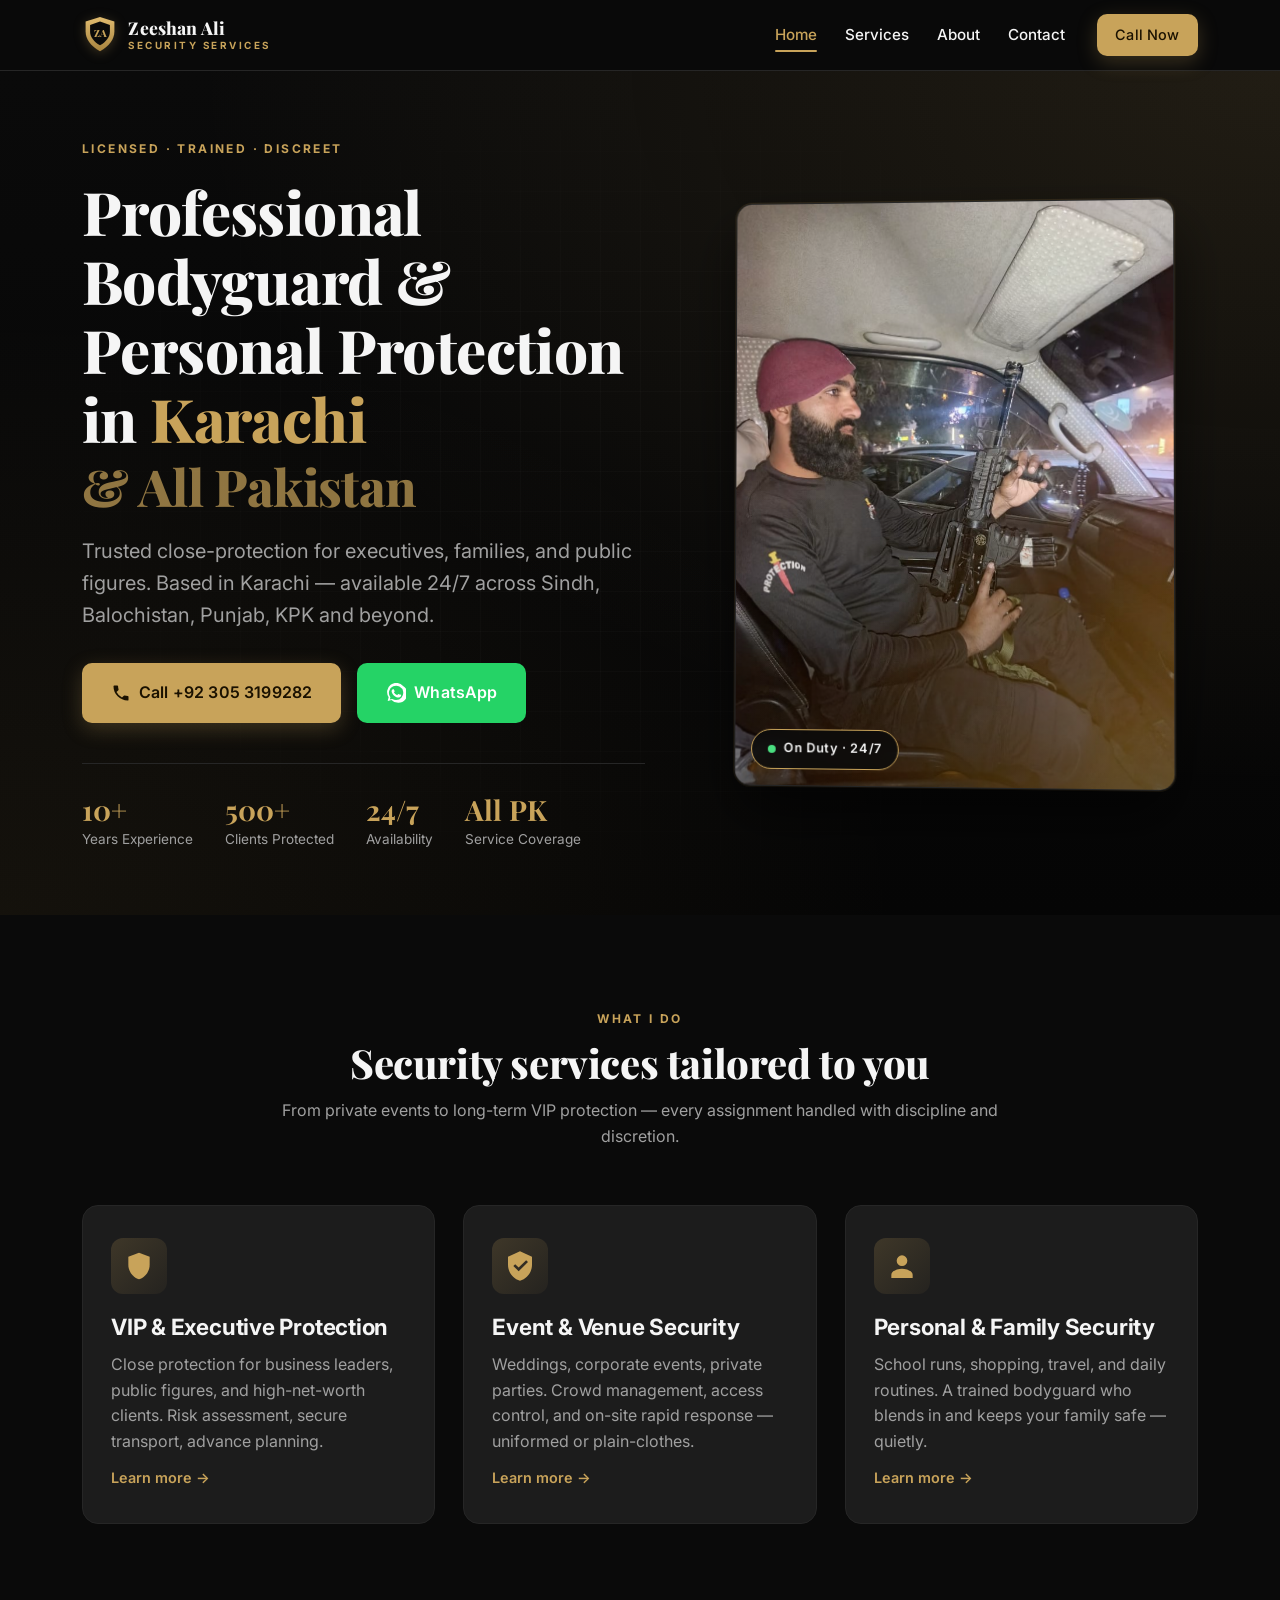
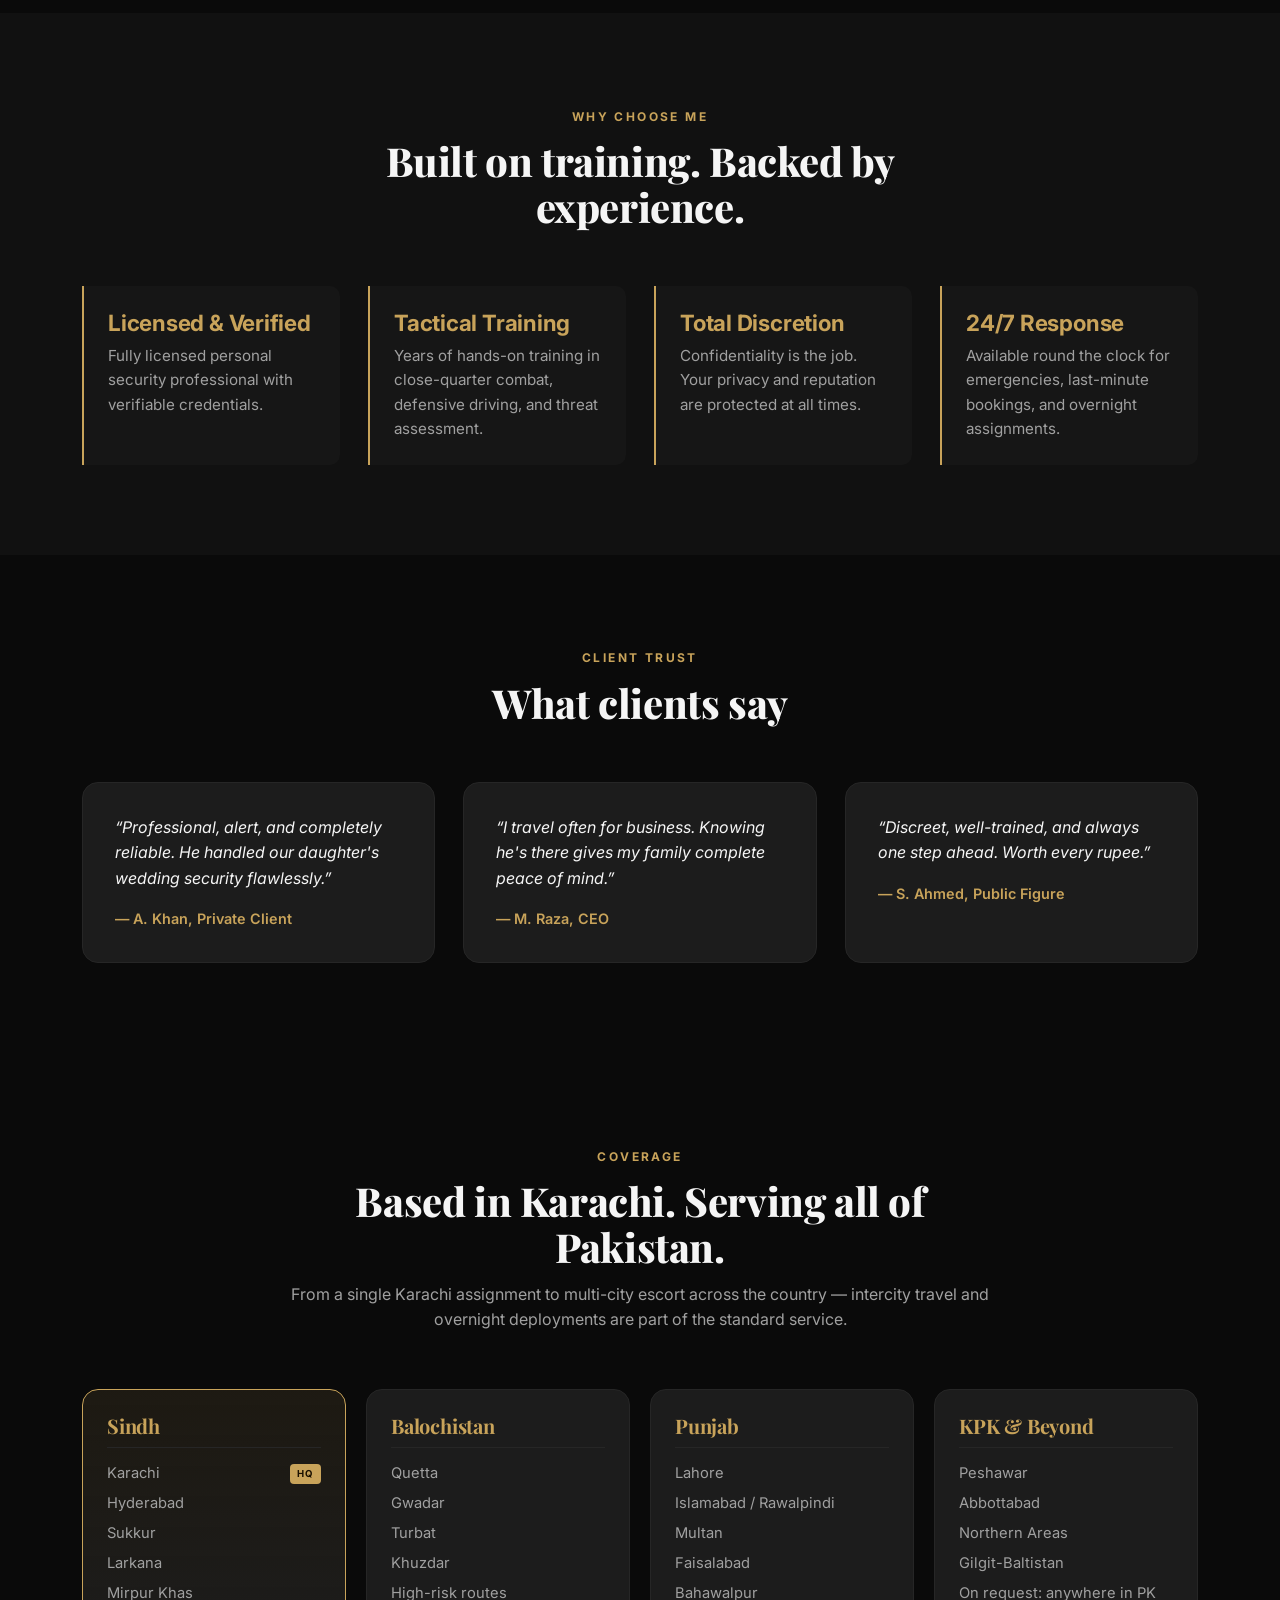
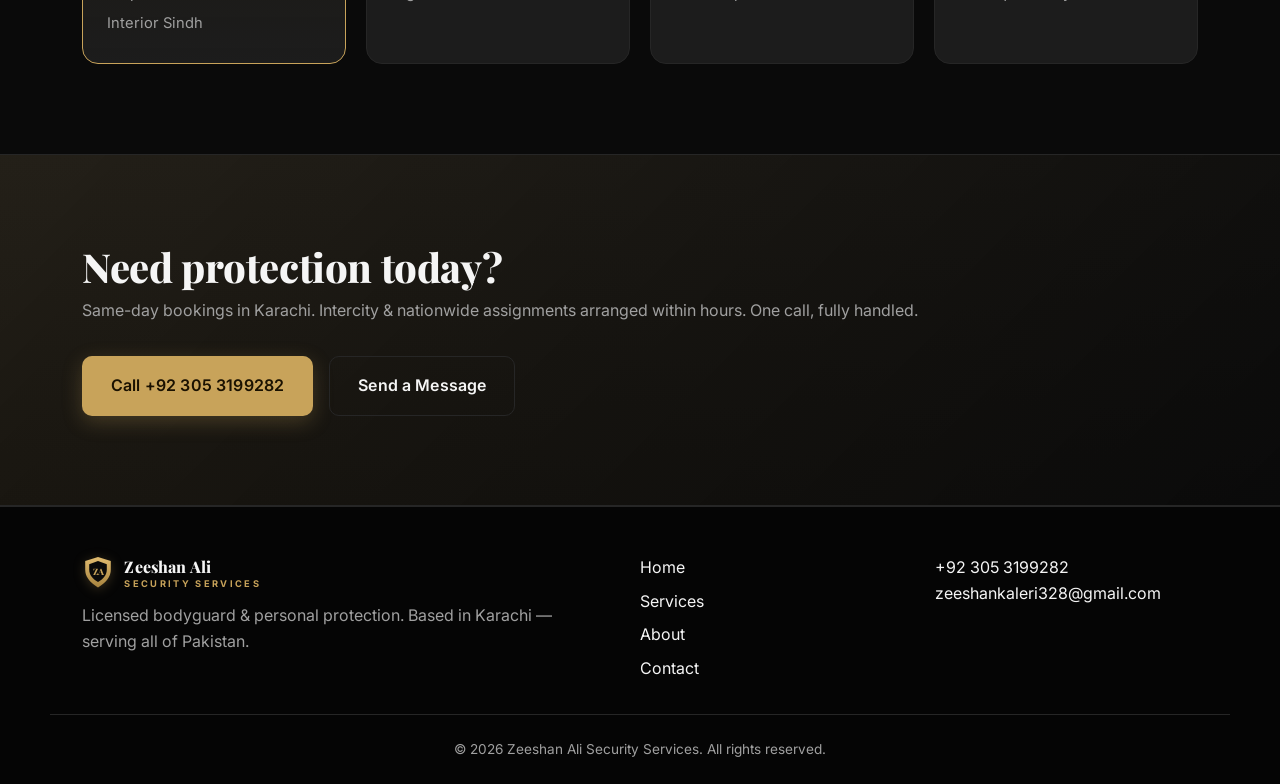
==== commit 42812924: "Update image references and version CSS for improved performance and consistency - Replaced image re" ====
--- a/index.html
+++ b/index.html
@@ -16,7 +16,7 @@
   <meta property="og:url" content="https://zeeshanalisecurity.com/" />
   <meta property="og:title" content="Professional Bodyguard in Karachi & All Pakistan | Zeeshan Ali" />
   <meta property="og:description" content="Trained, licensed personal security & VIP protection — Karachi, interior Sindh, Balochistan, and across Pakistan. Available 24/7. Call +92 305 3199282." />
-  <meta property="og:image" content="https://zeeshanalisecurity.com/assets/zeeshan_5.jpeg" />
+  <meta property="og:image" content="https://zeeshanalisecurity.com/assets/zeeshan_1.jpeg" />
   <meta property="og:image:width" content="1200" />
   <meta property="og:image:height" content="630" />
   <meta property="og:locale" content="en_US" />
@@ -24,7 +24,7 @@
   <meta name="twitter:card" content="summary_large_image" />
   <meta name="twitter:title" content="Professional Bodyguard in Karachi" />
   <meta name="twitter:description" content="Trained personal security. Call +92 305 3199282." />
-  <meta name="twitter:image" content="https://zeeshanalisecurity.com/assets/zeeshan_5.jpeg" />
+  <meta name="twitter:image" content="https://zeeshanalisecurity.com/assets/zeeshan_1.jpeg" />
 
   <link rel="icon" type="image/svg+xml" href="/assets/favicon.svg" />
   <link rel="apple-touch-icon" href="/assets/apple-touch-icon.png" />
@@ -34,7 +34,7 @@
   <link rel="preconnect" href="https://fonts.gstatic.com" crossorigin />
   <link rel="stylesheet" href="https://fonts.googleapis.com/css2?family=Inter:wght@400;500;600;700;800&family=Playfair+Display:wght@700;800&display=swap" />
 
-  <link rel="stylesheet" href="css/style.css" />
+  <link rel="stylesheet" href="css/style.css?v=3" />
 
   <script type="application/ld+json">
   {
@@ -42,7 +42,7 @@
     "@type": "LocalBusiness",
     "@id": "https://zeeshanalisecurity.com/#business",
     "name": "Zeeshan Ali Security Services",
-    "image": "https://zeeshanalisecurity.com/assets/zeeshan_5.jpeg",
+    "image": "https://zeeshanalisecurity.com/assets/zeeshan_1.jpeg",
     "logo": "https://zeeshanalisecurity.com/assets/logo.svg",
     "url": "https://zeeshanalisecurity.com/",
     "telephone": "+923053199282",
@@ -131,7 +131,7 @@
 
         <div class="hero-image">
           <div class="hero-image-frame">
-            <img src="assets/zeeshan_5.jpeg" alt="Zeeshan Ali, professional bodyguard in Karachi, on duty in full tactical gear" loading="eager" fetchpriority="high" />
+            <img src="assets/zeeshan_1.jpeg" alt="Zeeshan Ali, professional bodyguard in Karachi, on duty and ready to deploy" loading="eager" fetchpriority="high" />
             <div class="hero-badge">
               <span class="hero-badge-dot"></span>
               On Duty &middot; 24/7
--- a/css/style.css
+++ b/css/style.css
@@ -670,20 +670,96 @@
    ========================================================= */
 @media (max-width: 860px) {
   .nav-toggle { display: flex; }
+
   .primary-nav {
-    position: fixed; inset: 70px 0 0 0;
-    background: var(--bg);
-    flex-direction: column;
-    align-items: stretch;
-    padding: 2rem var(--pad);
-    gap: 1.5rem;
+    display: flex !important;
+    flex-direction: column !important;
+    align-items: stretch !important;
+    justify-content: flex-start !important;
+    gap: 0 !important;
+    position: fixed !important;
+    top: 70px;
+    right: 0;
+    bottom: 0;
+    left: 0;
+    width: 100%;
+    height: calc(100vh - 70px);
+    height: calc(100dvh - 70px);
+    background: #0f0f0f;
+    padding: 1.5rem var(--pad) 2rem;
     transform: translateX(100%);
     transition: transform .3s var(--t);
     border-top: 1px solid var(--border);
+    overflow-y: auto;
+    -webkit-overflow-scrolling: touch;
+    z-index: 99;
   }
   .primary-nav.open { transform: translateX(0); }
-  .primary-nav ul { flex-direction: column; gap: 1.25rem; font-size: 1.1rem; }
-  .nav-cta { width: 100%; padding: .9rem 1.1rem !important; font-size: 1rem !important; }
+
+  .primary-nav ul {
+    display: flex !important;
+    flex-direction: column !important;
+    gap: 0 !important;
+    width: 100% !important;
+    list-style: none;
+    padding: 0;
+    margin: 0 0 1.5rem 0;
+  }
+  .primary-nav ul li {
+    display: block !important;
+    width: 100% !important;
+    margin: 0;
+    padding: 0;
+    list-style: none;
+  }
+  .primary-nav ul li a,
+  .primary-nav ul a {
+    display: flex !important;
+    align-items: center;
+    justify-content: space-between;
+    width: 100% !important;
+    box-sizing: border-box;
+    padding: 1.15rem .5rem !important;
+    font-size: 1.2rem !important;
+    font-weight: 600 !important;
+    color: #f5f5f5 !important;
+    text-decoration: none;
+    border-bottom: 1px solid #2a2a2a;
+    position: relative !important;
+    background: transparent;
+  }
+  .primary-nav ul li a::after,
+  .primary-nav ul a::after,
+  .primary-nav ul a.active::after {
+    content: "›" !important;
+    display: inline-block !important;
+    position: static !important;
+    background: transparent !important;
+    color: #888 !important;
+    font-size: 1.5rem !important;
+    font-weight: 400 !important;
+    height: auto !important;
+    width: auto !important;
+    top: auto !important;
+    bottom: auto !important;
+    left: auto !important;
+    right: auto !important;
+    border-radius: 0 !important;
+    line-height: 1 !important;
+    margin: 0 !important;
+    padding: 0 !important;
+  }
+  .primary-nav ul li a.active,
+  .primary-nav ul a.active { color: var(--accent) !important; }
+  .primary-nav ul li a.active::after,
+  .primary-nav ul a.active::after { color: var(--accent) !important; }
+
+  .nav-cta {
+    width: 100% !important;
+    padding: 1rem 1.1rem !important;
+    font-size: 1.05rem !important;
+    margin-top: .5rem !important;
+  }
 
   .hero { padding: 3rem 0; min-height: auto; }
   .hero-content { grid-template-columns: 1fr; gap: 2.5rem; }
@@ -699,6 +775,13 @@
   .service-block.reverse > div:first-child { order: 0; }
 
   .about-grid { grid-template-columns: 1fr; }
+  .about-img {
+    position: static;
+    top: auto;
+    max-width: 420px;
+    margin: 0 auto;
+  }
+
   .contact-grid { grid-template-columns: 1fr; }
   .contact-cards { grid-template-columns: 1fr 1fr; }
 
@@ -714,8 +797,29 @@
 @media (max-width: 480px) {
   .form-row { grid-template-columns: 1fr; }
   .contact-cards { grid-template-columns: 1fr; }
-  .trust-row { gap: 1.5rem; }
-  .hero-cta .btn { flex: 1; min-width: 0; }
+  .trust-row { gap: 1.25rem 1.75rem; }
+
+  .hero-cta {
+    flex-direction: column;
+    width: 100%;
+  }
+  .hero-cta .btn {
+    width: 100%;
+    flex: none;
+    min-width: 0;
+    padding: .95rem 1rem;
+    font-size: .95rem;
+    white-space: normal;
+    word-break: keep-all;
+    line-height: 1.3;
+  }
+
+  .cta-buttons { flex-direction: column; }
+  .cta-buttons .btn { width: 100%; flex: none; }
+
+  h1 { font-size: clamp(1.75rem, 8vw, 2.4rem); }
+  .mobile-call span { display: none; }
+  .mobile-call { padding: .95rem 1.05rem; }
 }
 
 /* Reduce motion */
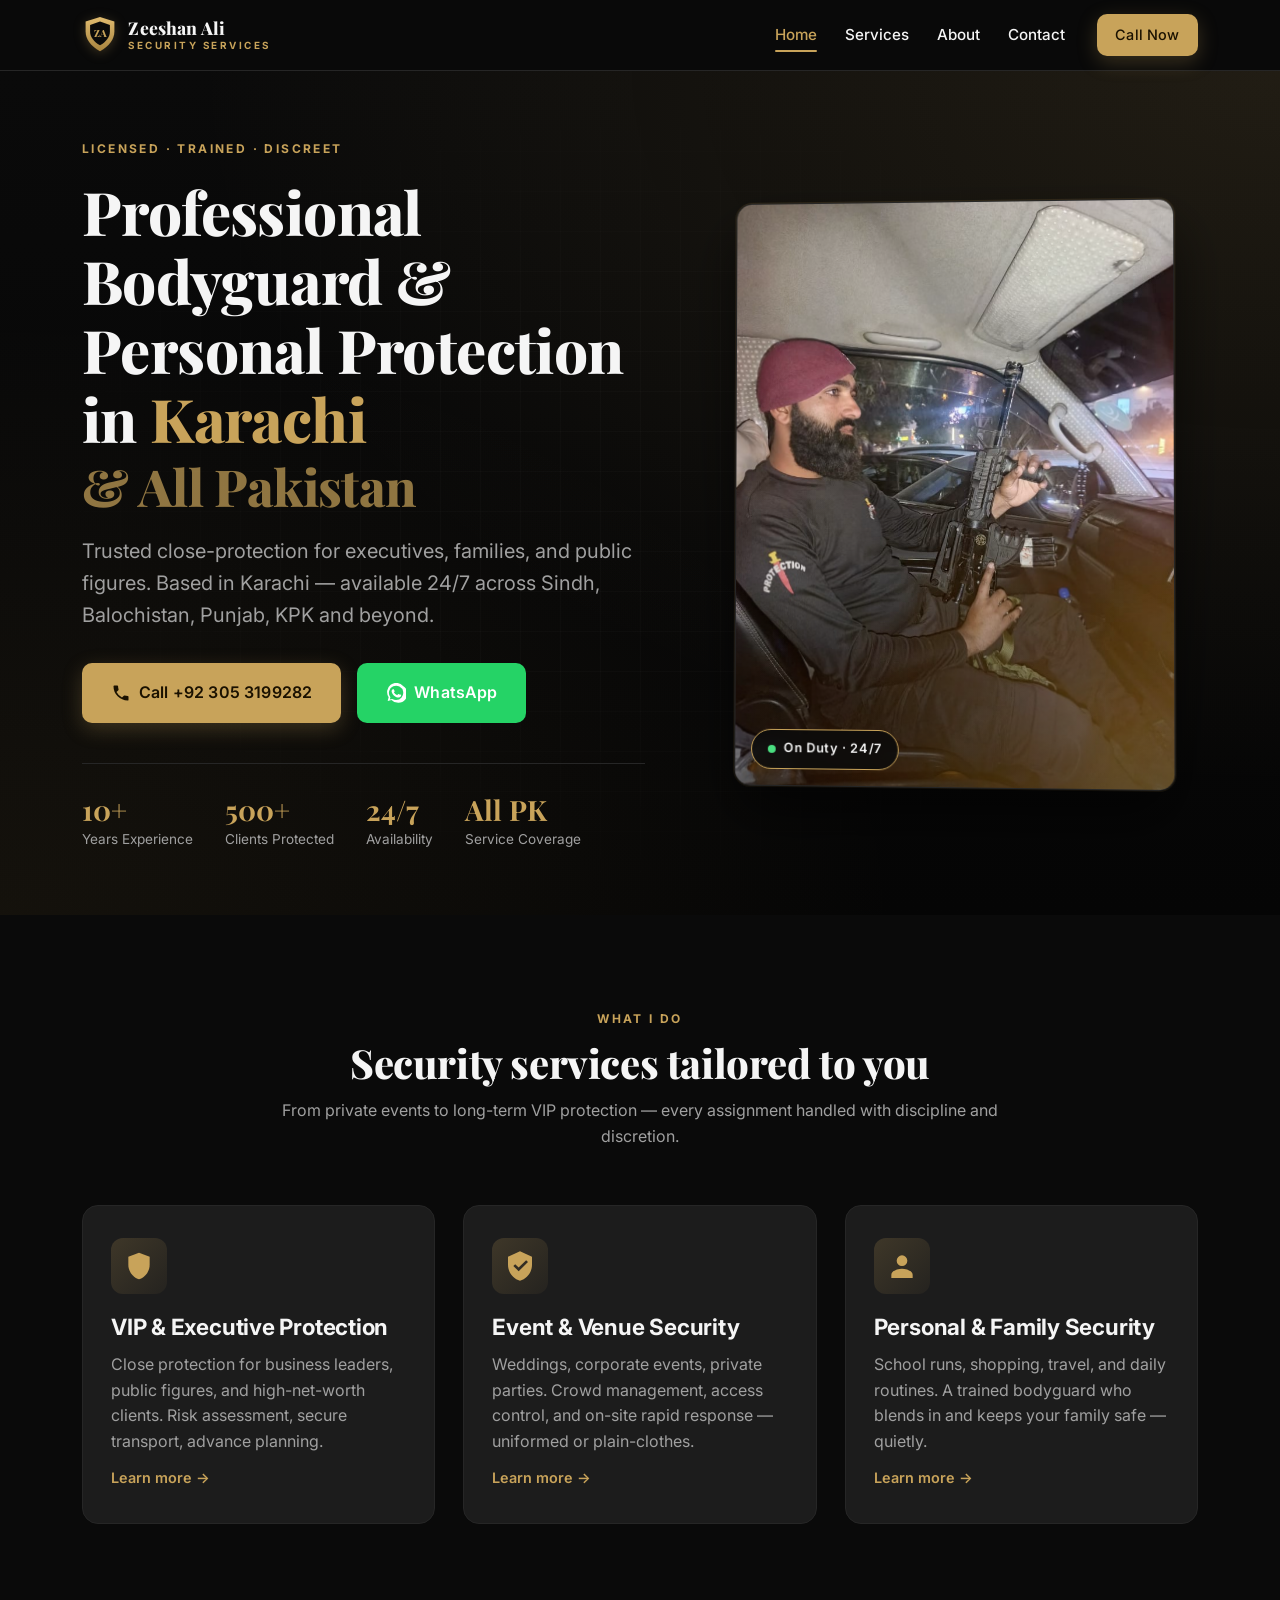
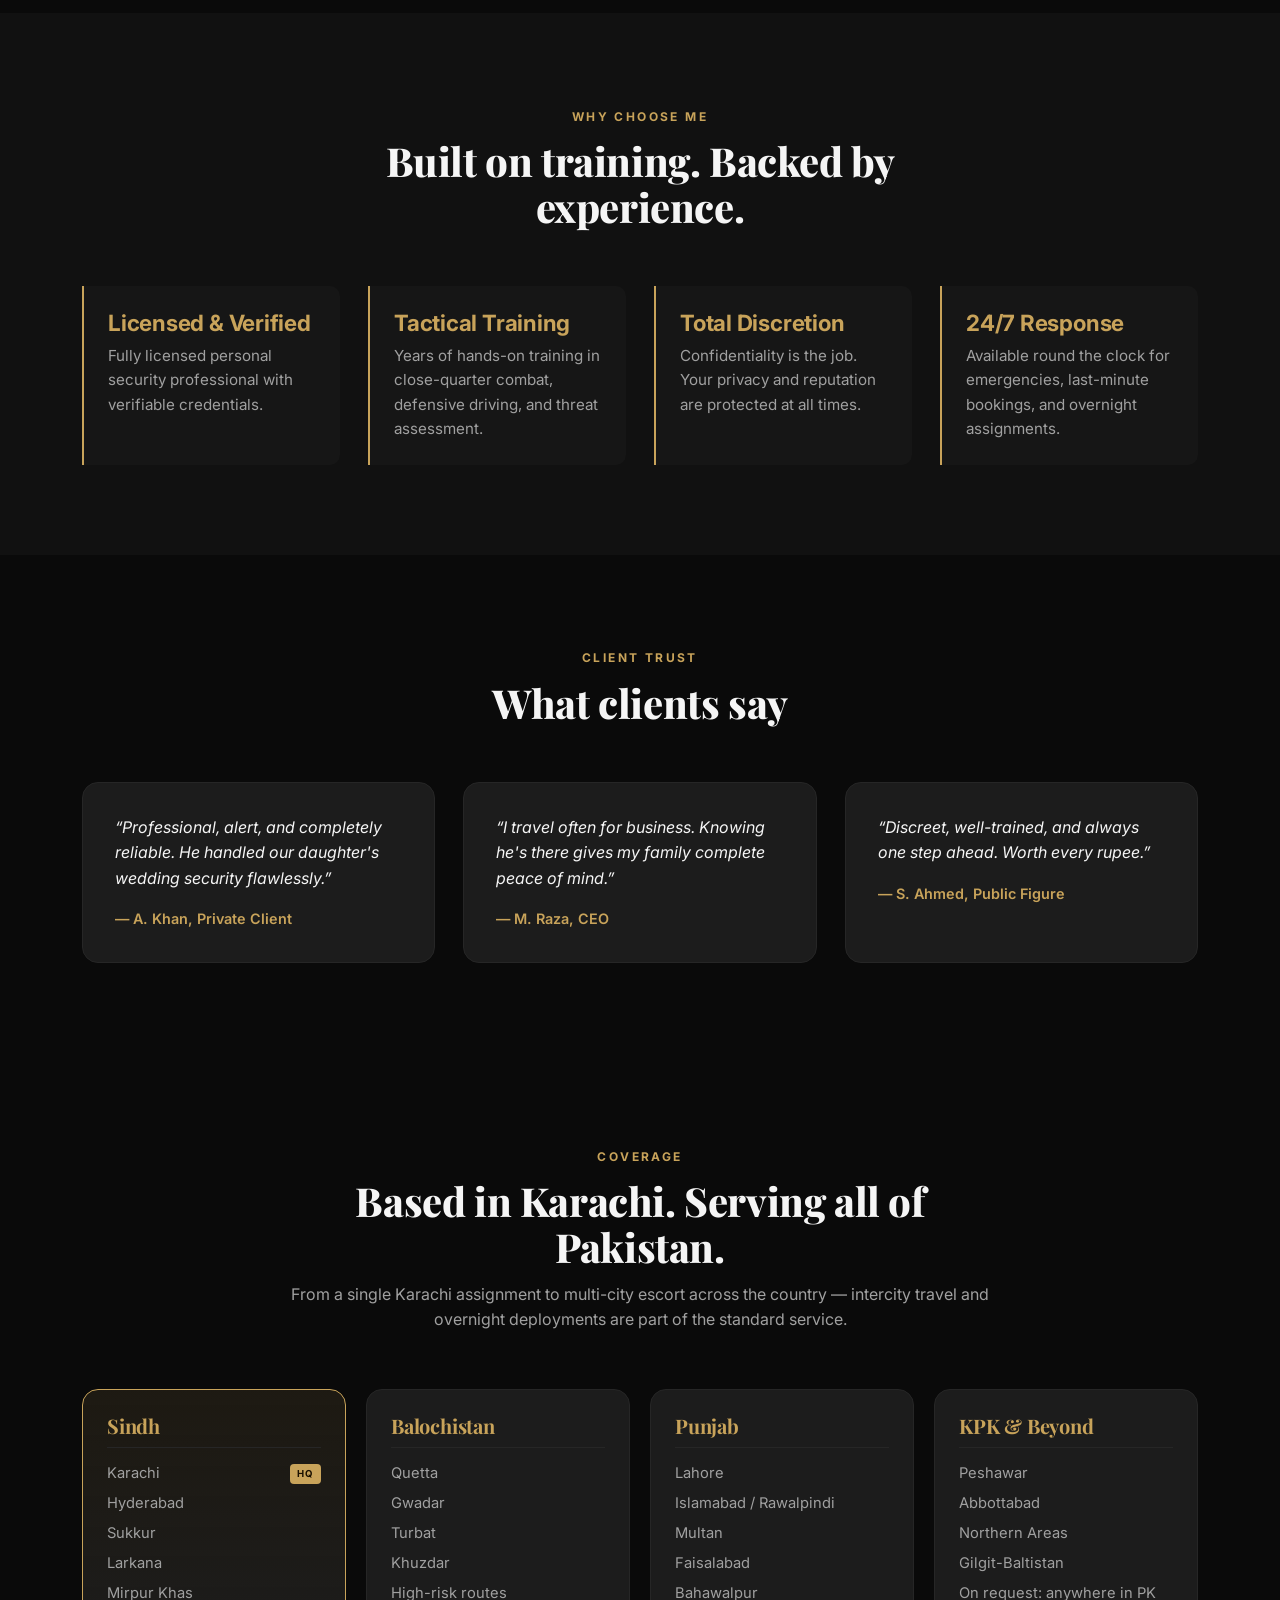
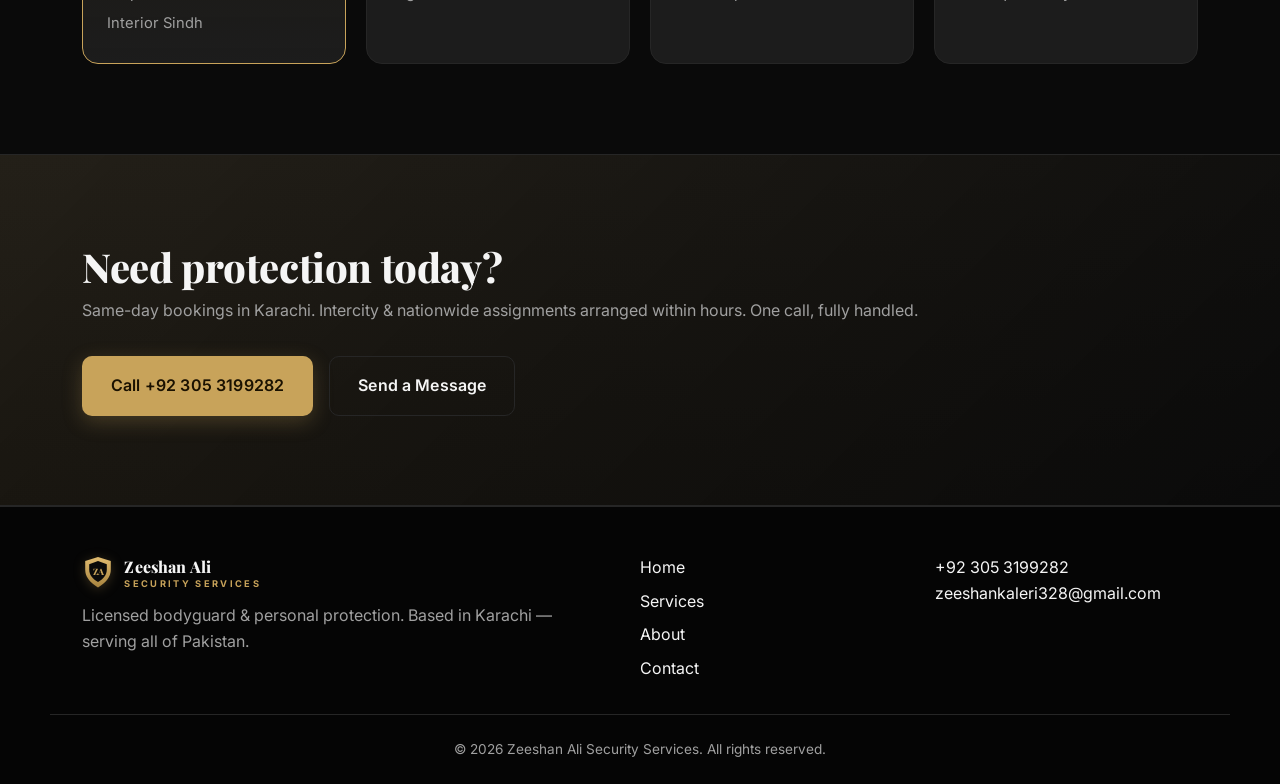
==== commit 020fe229: "Add favicon path updates and include .nojekyll file for GitHub Pages compatibility - Updated favicon" ====
--- a/index.html
+++ b/index.html
@@ -26,9 +26,9 @@
   <meta name="twitter:description" content="Trained personal security. Call +92 305 3199282." />
   <meta name="twitter:image" content="https://zeeshanalisecurity.com/assets/zeeshan_1.jpeg" />
 
-  <link rel="icon" type="image/svg+xml" href="/assets/favicon.svg" />
-  <link rel="apple-touch-icon" href="/assets/apple-touch-icon.png" />
-  <link rel="manifest" href="/site.webmanifest" />
+  <link rel="icon" type="image/svg+xml" href="assets/favicon.svg" />
+  <link rel="apple-touch-icon" href="assets/apple-touch-icon.png" />
+  <link rel="manifest" href="site.webmanifest" />
 
   <link rel="preconnect" href="https://fonts.googleapis.com" />
   <link rel="preconnect" href="https://fonts.gstatic.com" crossorigin />
@@ -80,7 +80,7 @@
 
   <header class="site-header">
     <div class="container header-inner">
-      <a href="/" class="logo" aria-label="Zeeshan Ali Security home">
+      <a href="./" class="logo" aria-label="Zeeshan Ali Security home">
         <svg class="logo-icon" viewBox="0 0 40 44" aria-hidden="true"><defs><linearGradient id="lg" x1="0" y1="0" x2="0" y2="1"><stop offset="0%" stop-color="#e0bb6f"/><stop offset="100%" stop-color="#a8843f"/></linearGradient></defs><path d="M20 2 4 7v11c0 8.5 5.6 16 16 22 10.4-6 16-13.5 16-22V7L20 2z" fill="url(#lg)"/><path d="M20 7 9 11v7c0 6 4 11.4 11 15.4 7-4 11-9.4 11-15.4v-7L20 7z" fill="#0a0a0a"/><text x="20" y="24" text-anchor="middle" font-family="'Playfair Display', Georgia, serif" font-weight="800" font-size="11" fill="#c8a35a">ZA</text></svg><span class="logo-wordmark"><span class="logo-name">Zeeshan Ali</span><span class="logo-tag">Security Services</span></span>
       </a>
 
@@ -90,7 +90,7 @@
 
       <nav id="primary-nav" class="primary-nav" aria-label="Primary">
         <ul>
-          <li><a href="/" class="active">Home</a></li>
+          <li><a href="./" class="active">Home</a></li>
           <li><a href="services.html">Services</a></li>
           <li><a href="about.html">About</a></li>
           <li><a href="contact.html">Contact</a></li>
@@ -308,7 +308,7 @@
       </div>
       <nav aria-label="Footer">
         <ul>
-          <li><a href="/">Home</a></li>
+          <li><a href="./">Home</a></li>
           <li><a href="services.html">Services</a></li>
           <li><a href="about.html">About</a></li>
           <li><a href="contact.html">Contact</a></li>
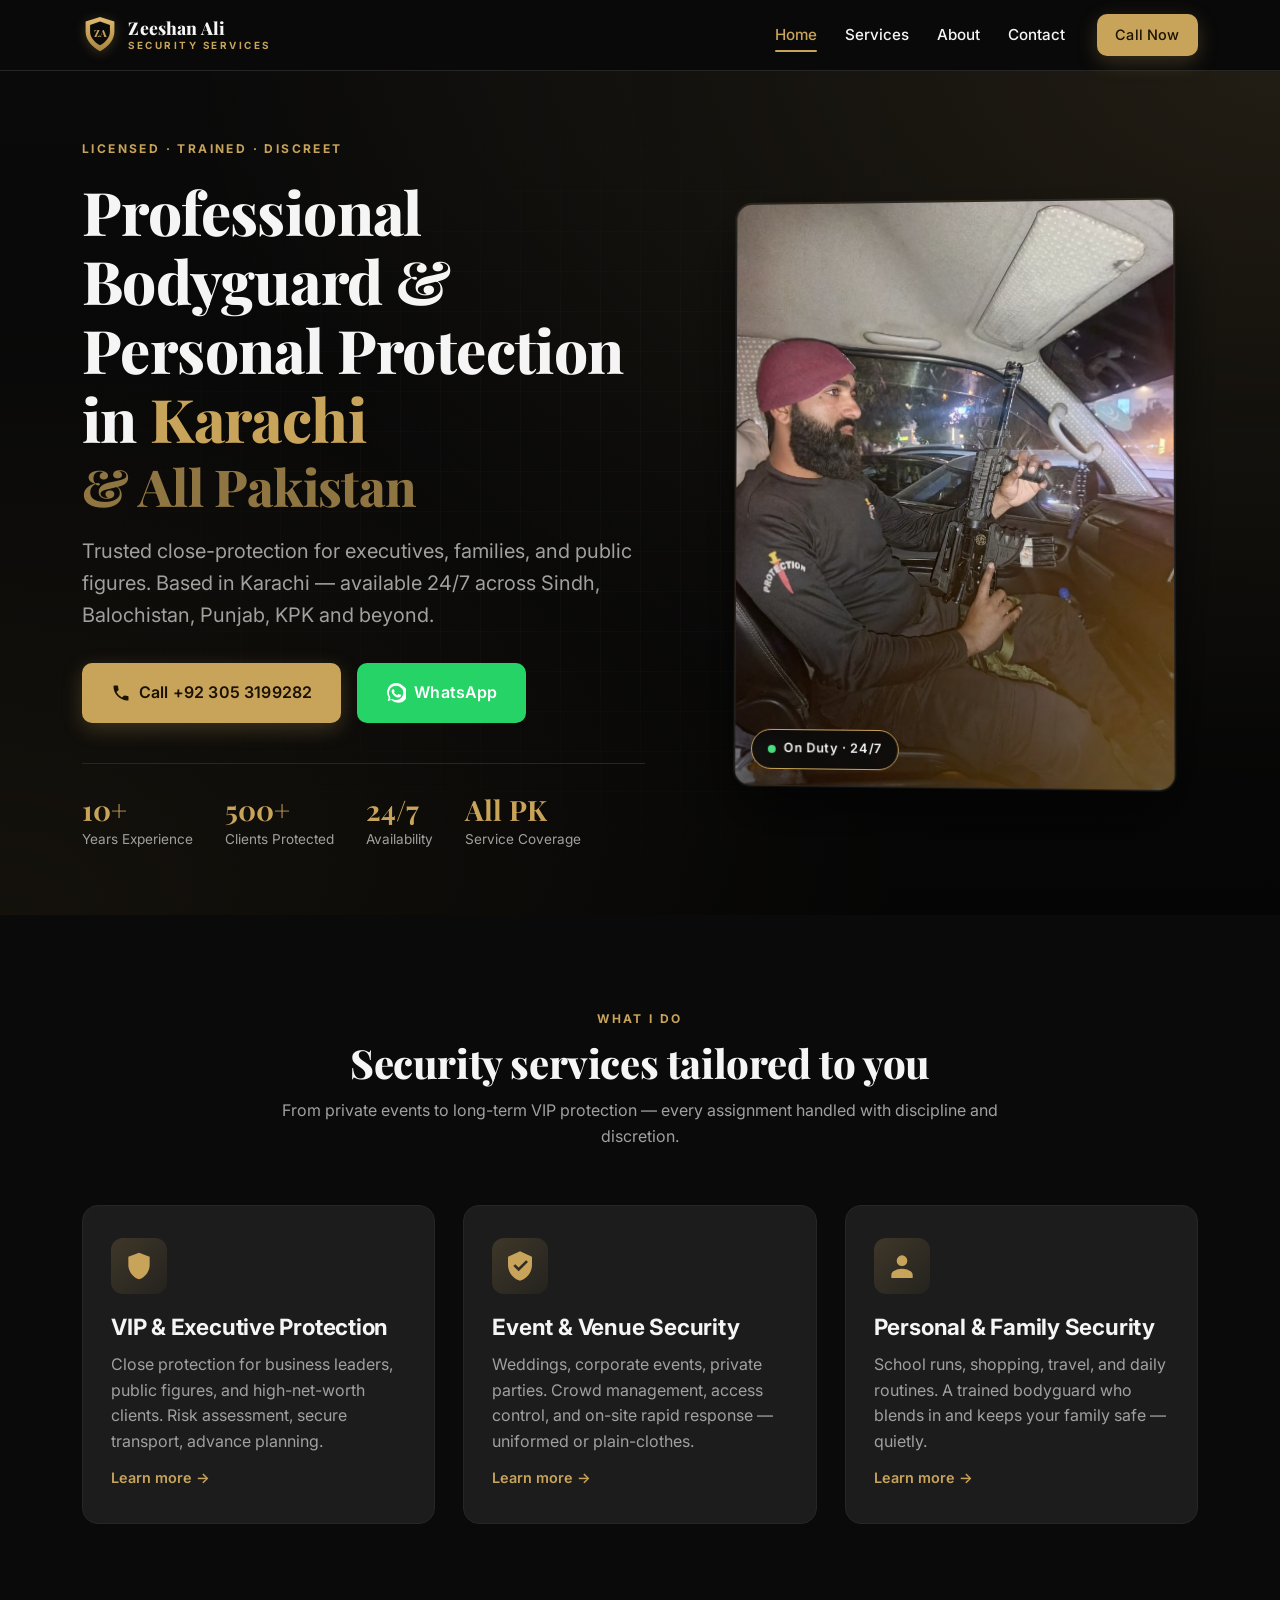
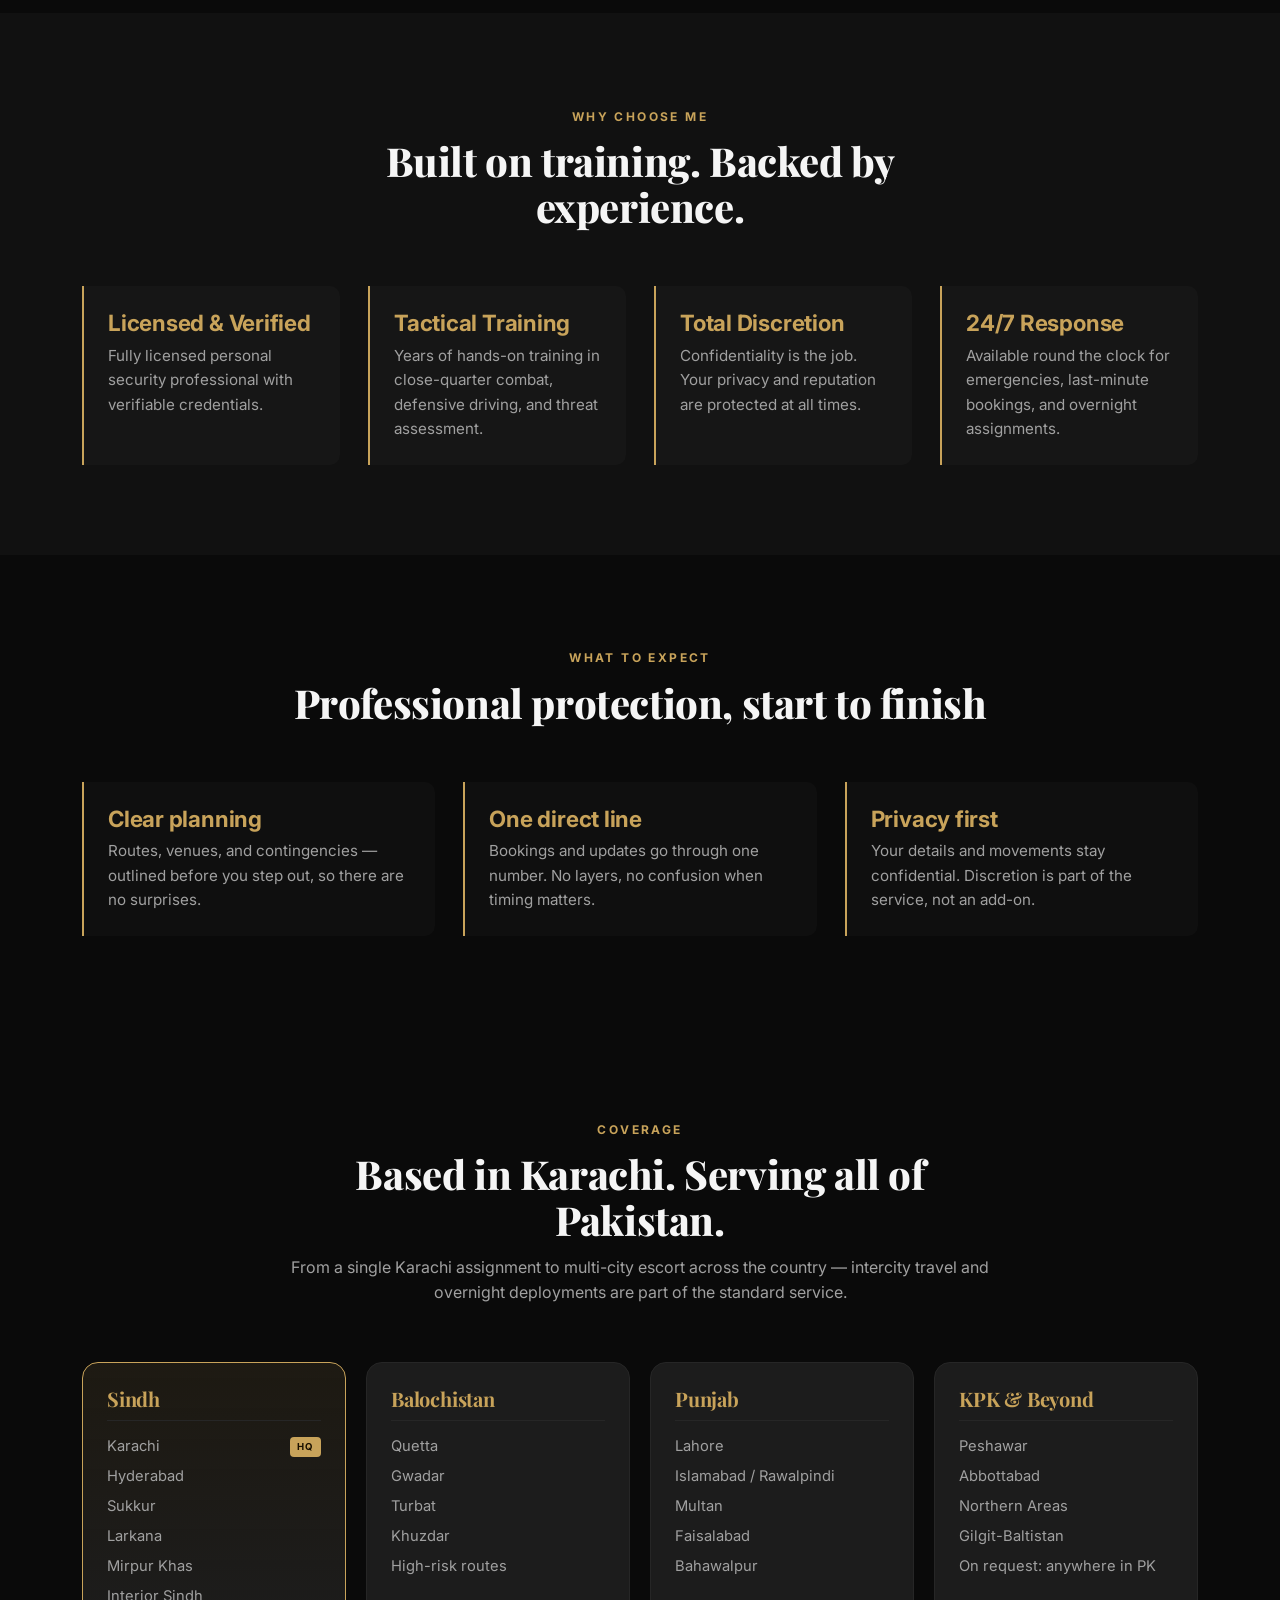
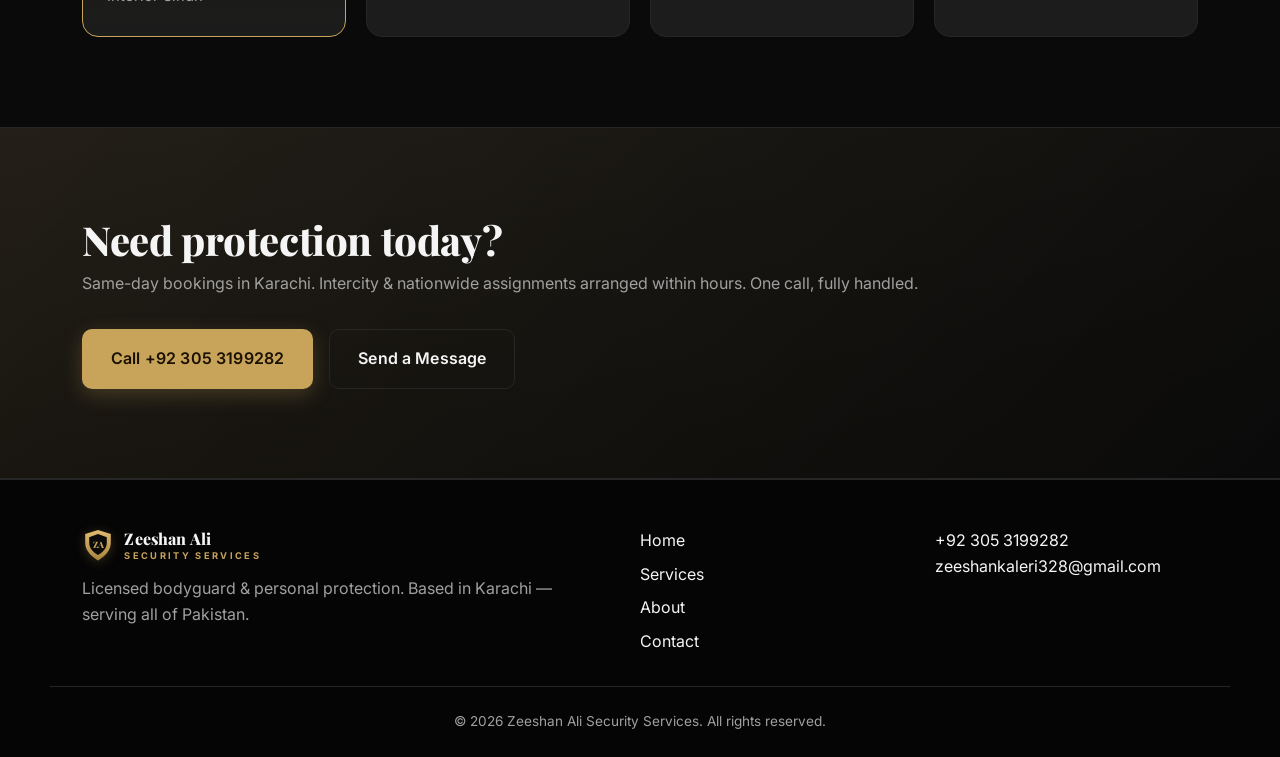
==== commit f542915f: "Revise content and functionality across multiple pages for clarity and engagement - Updated the "Per" ====
--- a/index.html
+++ b/index.html
@@ -208,26 +208,26 @@
       </div>
     </section>
 
-    <section class="section testimonials">
+    <section class="section">
       <div class="container">
         <header class="section-head">
-          <p class="eyebrow">Client Trust</p>
-          <h2>What clients say</h2>
+          <p class="eyebrow">What to expect</p>
+          <h2>Professional protection, start to finish</h2>
         </header>
 
         <div class="grid grid-3">
-          <blockquote class="testimonial">
-            <p>&ldquo;Professional, alert, and completely reliable. He handled our daughter's wedding security flawlessly.&rdquo;</p>
-            <footer>&mdash; A. Khan, Private Client</footer>
-          </blockquote>
-          <blockquote class="testimonial">
-            <p>&ldquo;I travel often for business. Knowing he's there gives my family complete peace of mind.&rdquo;</p>
-            <footer>&mdash; M. Raza, CEO</footer>
-          </blockquote>
-          <blockquote class="testimonial">
-            <p>&ldquo;Discreet, well-trained, and always one step ahead. Worth every rupee.&rdquo;</p>
-            <footer>&mdash; S. Ahmed, Public Figure</footer>
-          </blockquote>
+          <div class="feature">
+            <h3>Clear planning</h3>
+            <p>Routes, venues, and contingencies &mdash; outlined before you step out, so there are no surprises.</p>
+          </div>
+          <div class="feature">
+            <h3>One direct line</h3>
+            <p>Bookings and updates go through one number. No layers, no confusion when timing matters.</p>
+          </div>
+          <div class="feature">
+            <h3>Privacy first</h3>
+            <p>Your details and movements stay confidential. Discretion is part of the service, not an add-on.</p>
+          </div>
         </div>
       </div>
     </section>
--- a/css/style.css
+++ b/css/style.css
@@ -364,24 +364,6 @@
 }
 .feature h3 { color: var(--accent); margin-bottom: .5rem; }
 .feature p { color: var(--text-muted); font-size: .95rem; }
-
-/* ---------- Testimonials ---------- */
-.testimonial {
-  background: var(--surface);
-  border: 1px solid var(--border);
-  border-radius: var(--radius-lg);
-  padding: 2rem;
-  position: relative;
-}
-.testimonial::before {
-  content: """;
-  position: absolute; top: -10px; left: 16px;
-  font-family: 'Playfair Display', serif;
-  font-size: 5rem; line-height: 1;
-  color: var(--accent); opacity: .3;
-}
-.testimonial p { font-style: italic; color: var(--text); }
-.testimonial footer { color: var(--accent); font-weight: 600; font-size: .9rem; margin-top: 1rem; }
 
 /* ---------- Coverage ---------- */
 .coverage-grid {
